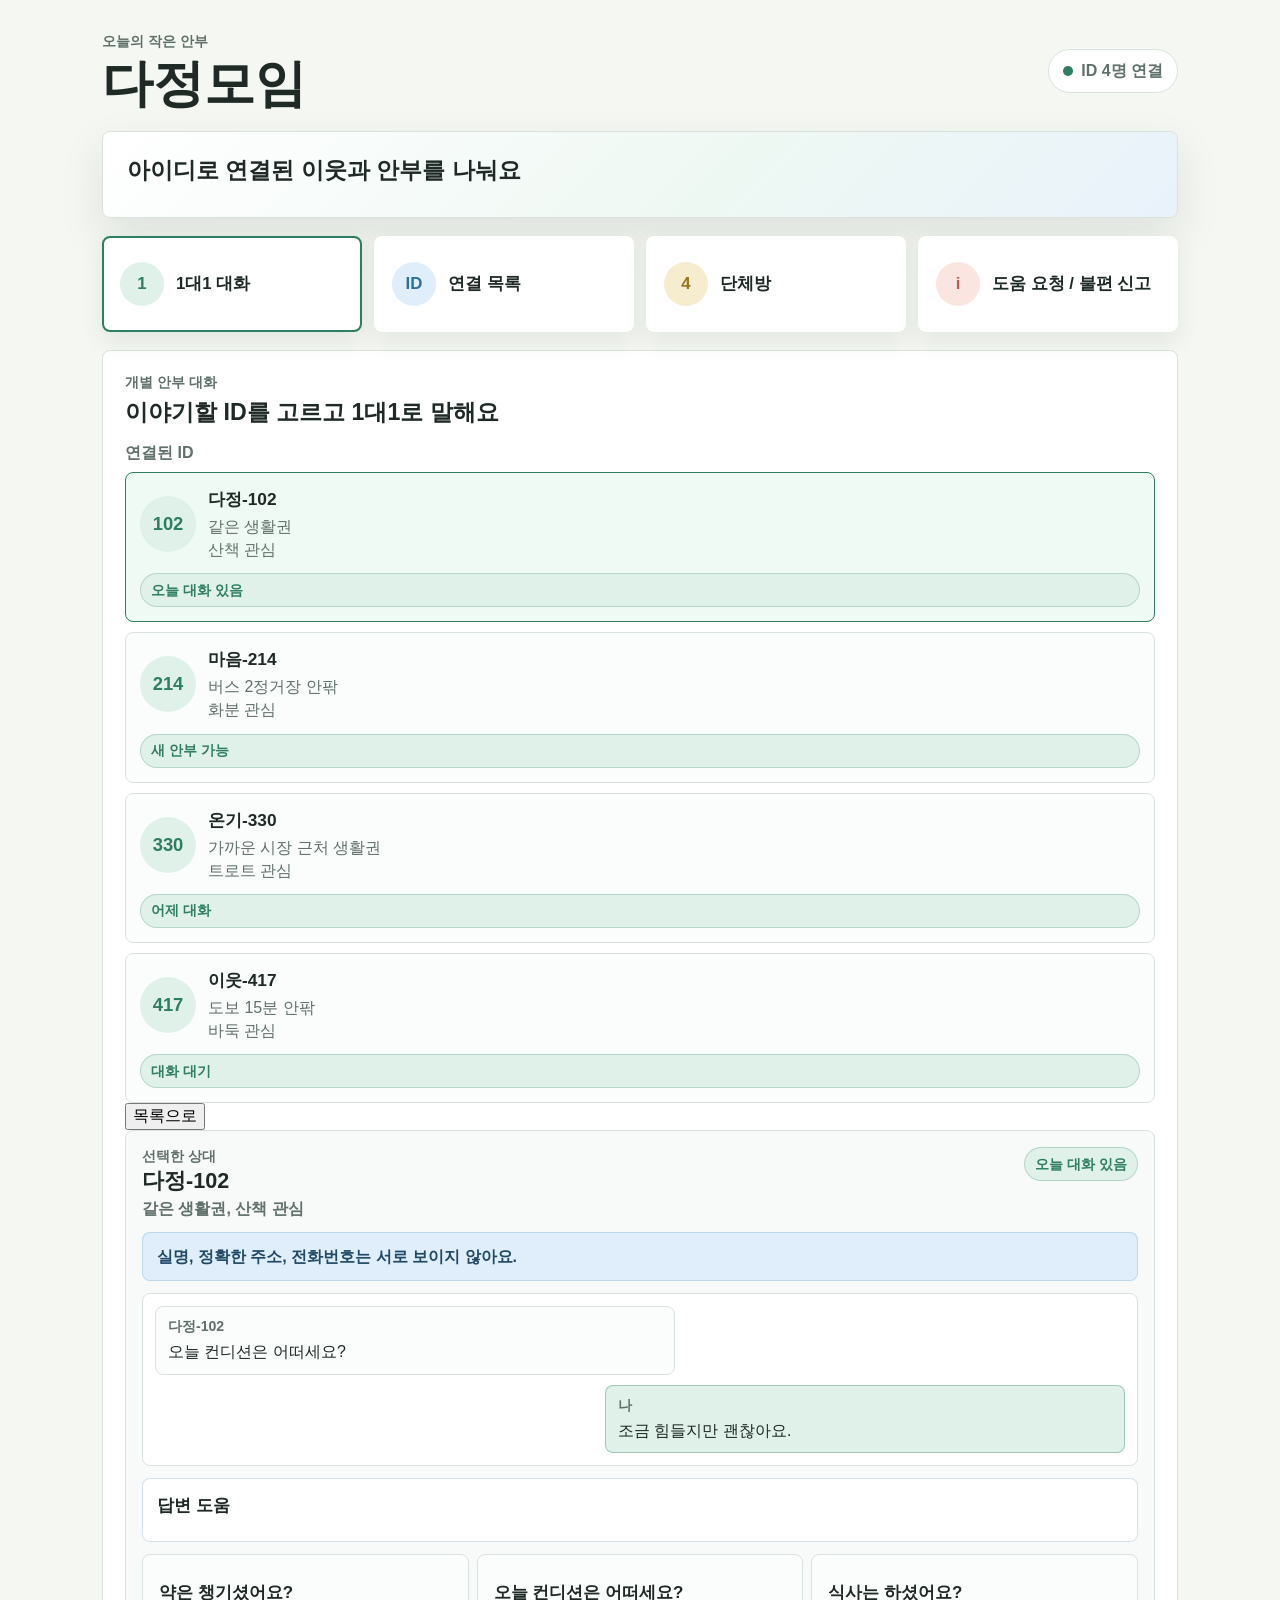
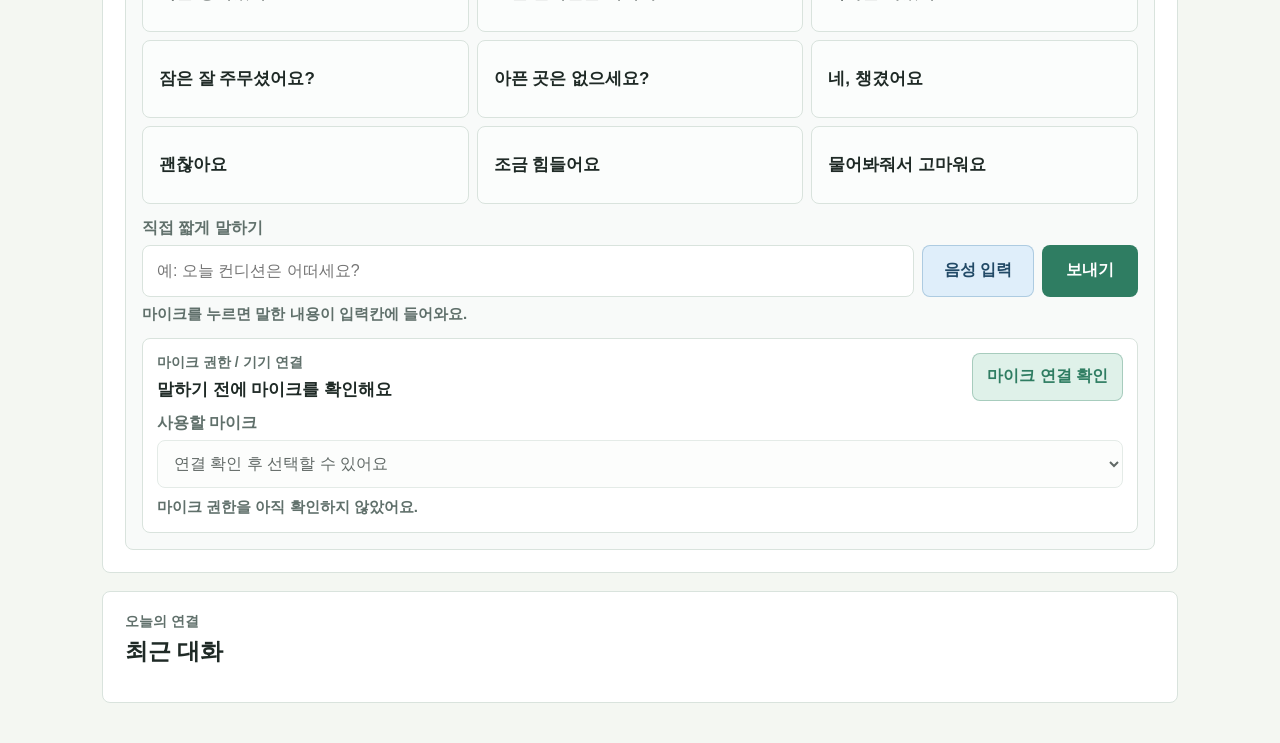
==== team-work/member-6/src/peer-checkin-platform/index.html @ 795bae1b "Update peer check-in platform prototype" ====
<!doctype html>
<html lang="ko">
  <head>
    <meta charset="utf-8" />
    <meta name="viewport" content="width=device-width, initial-scale=1, viewport-fit=cover" />
    <title>다정모임</title>
    <link rel="stylesheet" href="./styles.css" />
  </head>
  <body>
    <div class="app-shell">
      <header class="topbar">
        <div>
          <p class="eyebrow">오늘의 작은 안부</p>
          <h1>다정모임</h1>
        </div>
        <div class="status-pill" aria-label="현재 연결 상태">
          <span class="status-dot"></span>
          ID 4명 연결
        </div>
      </header>

      <main>
        <section class="home-band" aria-labelledby="today-title">
          <div>
            <h2 id="today-title">아이디로 연결된 이웃과 안부를 나눠요</h2>
          </div>
        </section>

        <nav class="action-grid" aria-label="첫 화면 주요 행동">
          <button class="action-button action-direct is-active" type="button" data-view="direct">
            <span class="action-icon" aria-hidden="true">1</span>
            <span>1대1 대화</span>
          </button>
          <button class="action-button action-network" type="button" data-view="network">
            <span class="action-icon" aria-hidden="true">ID</span>
            <span>연결 목록</span>
          </button>
          <button class="action-button action-group" type="button" data-view="group">
            <span class="action-icon" aria-hidden="true">4</span>
            <span>단체방</span>
          </button>
          <button class="action-button action-help" type="button" data-view="help">
            <span class="action-icon" aria-hidden="true">i</span>
            <span>도움 요청 / 불편 신고</span>
          </button>
        </nav>

        <section class="workspace" aria-live="polite">
          <div class="panel view-panel is-visible" id="view-direct">
            <div class="panel-heading">
              <p class="eyebrow">개별 안부 대화</p>
              <h2>이야기할 ID를 고르고 1대1로 말해요</h2>
            </div>
            <div class="private-flow">
              <div class="direct-list-screen" id="direct-list-screen">
                <div class="section-label">연결된 ID</div>
                <div class="contact-list" id="contact-list"></div>
              </div>

              <div class="direct-chat-screen is-hidden" id="direct-chat-screen">
                <button class="back-button" id="private-chat-back" type="button">목록으로</button>
                <div class="private-chat" aria-labelledby="private-chat-title">
                  <div class="private-chat-header">
                    <div>
                      <p class="eyebrow">선택한 상대</p>
                      <h3 id="private-chat-title">다정-102</h3>
                      <p id="private-chat-meta">1대1 안부 대화</p>
                    </div>
                    <span class="id-badge" id="private-chat-status">오늘 대화 있음</span>
                  </div>
                  <div class="privacy-note" id="private-privacy-note">
                    실명, 정확한 주소, 전화번호는 서로 보이지 않아요.
                  </div>
                  <div class="chat-window" id="private-chat-window" role="log" aria-live="polite"></div>
                  <div class="ai-reply-panel" aria-labelledby="ai-reply-title">
                    <div class="ai-reply-header">
                      <h4 id="ai-reply-title">답변 도움</h4>
                    </div>
                    <div class="ai-reply-list" id="ai-reply-list" aria-label="답변 후보"></div>
                  </div>
                  <div class="chat-quick-actions" id="private-quick-actions" aria-label="1대1 대화 빠른 말"></div>
                  <label class="chat-input-label" for="private-chat-input">직접 짧게 말하기</label>
                  <div class="chat-compose">
                    <input id="private-chat-input" type="text" maxlength="40" placeholder="예: 오늘 컨디션은 어떠세요?" />
                    <button class="voice-button" id="voice-button" type="button" aria-pressed="false">음성 입력</button>
                    <button class="chat-send" id="private-chat-send" type="button">보내기</button>
                  </div>
                  <p class="voice-status" id="voice-status" role="status">마이크를 누르면 말한 내용이 입력칸에 들어와요.</p>
                  <div class="mic-settings" aria-labelledby="mic-settings-title">
                    <div class="mic-settings-header">
                      <div>
                        <p class="eyebrow">마이크 권한 / 기기 연결</p>
                        <h4 id="mic-settings-title">말하기 전에 마이크를 확인해요</h4>
                      </div>
                      <button class="mic-check" id="mic-check" type="button">마이크 연결 확인</button>
                    </div>
                    <label class="mic-select-label" for="mic-select">사용할 마이크</label>
                    <select id="mic-select" disabled>
                      <option value="">연결 확인 후 선택할 수 있어요</option>
                    </select>
                    <p class="mic-device-status" id="mic-device-status" role="status">마이크 권한을 아직 확인하지 않았어요.</p>
                  </div>
                </div>
              </div>
            </div>
          </div>

          <div class="panel view-panel" id="view-network">
            <div class="panel-heading">
              <p class="eyebrow">우리 연결 목록</p>
              <h2>아이디와 관심사만 간단히 보여요</h2>
            </div>
            <div class="network-list" id="network-list"></div>
            <div class="safety-line">이름, 정확한 주소, 전화번호, 자세한 건강 정보는 공개하지 않아요.</div>
          </div>

          <div class="panel view-panel" id="view-group">
            <div class="panel-heading">
              <p class="eyebrow">단체 대화방</p>
              <h2>모임 전체에는 아이디만 보이는 대화방</h2>
            </div>
            <div class="group-chat" aria-labelledby="group-chat-title">
              <div class="panel-heading chat-heading">
                <div>
                  <p class="eyebrow">4명 모임</p>
                  <h3 id="group-chat-title">우리 모임 단체방</h3>
                </div>
                <span class="id-badge">ID만 표시</span>
              </div>
              <div class="chat-window" id="group-chat-window" role="log" aria-live="polite"></div>
              <div class="ai-reply-panel" aria-labelledby="group-reply-title">
                <div class="ai-reply-header">
                  <h4 id="group-reply-title">답변 도움</h4>
                </div>
                <div class="ai-reply-list" id="group-reply-list" aria-label="단체방 답변 후보"></div>
              </div>
              <div class="chat-quick-actions" id="group-quick-actions" aria-label="단체 대화 빠른 말"></div>
              <label class="chat-input-label" for="group-chat-input">단체방에 짧게 말하기</label>
              <div class="group-compose">
                <input id="group-chat-input" type="text" maxlength="40" placeholder="예: 모두 좋은 하루 보내세요" />
                <button class="voice-button" id="group-voice-button" type="button" aria-pressed="false">음성 입력</button>
                <button class="chat-send" id="group-chat-send" type="button">보내기</button>
              </div>
              <p class="voice-status" id="group-voice-status" role="status">마이크를 누르면 말한 내용이 단체방 입력칸에 들어와요.</p>
            </div>
            <div class="safety-line">단체방에서도 실명과 자세한 신상은 공개하지 않아요.</div>
          </div>

          <div class="panel view-panel" id="view-help">
            <div class="panel-heading">
              <p class="eyebrow">도움 요청 / 불편 신고</p>
              <h2>불편하면 바로 멈출 수 있어요</h2>
            </div>
            <div class="choice-list" id="help-list"></div>
            <div class="result-box" id="help-result">필요한 항목을 하나 골라주세요.</div>
          </div>
        </section>

        <section class="activity-band" aria-labelledby="activity-title">
          <div class="panel-heading">
            <p class="eyebrow">오늘의 연결</p>
            <h2 id="activity-title">최근 대화</h2>
          </div>
          <ul class="activity-list" id="activity-list"></ul>
        </section>
      </main>
    </div>

    <script src="./app.js"></script>
  </body>
</html>
---- team-work/member-6/src/peer-checkin-platform/styles.css ----
:root {
  color-scheme: light;
  --bg: #f4f7f2;
  --surface: #ffffff;
  --text: #1f2a26;
  --muted: #60706b;
  --line: #d9e3dd;
  --green: #2f7d62;
  --mint: #dff1e9;
  --blue: #2e6f9e;
  --blue-soft: #dfeefa;
  --coral: #b85d4f;
  --coral-soft: #fae5e0;
  --yellow: #9a741f;
  --yellow-soft: #f6edcf;
  --shadow: 0 18px 45px rgba(31, 42, 38, 0.1);
}

* {
  box-sizing: border-box;
}

body {
  margin: 0;
  min-height: 100vh;
  background: var(--bg);
  color: var(--text);
  font-family: Arial, "Apple SD Gothic Neo", "Malgun Gothic", sans-serif;
}

button {
  font: inherit;
}

.app-shell {
  width: min(1120px, 100%);
  margin: 0 auto;
  padding: 22px;
}

.topbar {
  display: flex;
  align-items: center;
  justify-content: space-between;
  gap: 16px;
  padding: 10px 0 20px;
}

.eyebrow {
  margin: 0 0 6px;
  color: var(--muted);
  font-size: 0.88rem;
  font-weight: 700;
}

h1,
h2,
p {
  margin-top: 0;
}

h1 {
  margin-bottom: 0;
  font-size: clamp(2rem, 5vw, 3.2rem);
  line-height: 1.05;
  letter-spacing: 0;
}

h2 {
  margin-bottom: 8px;
  font-size: 1.45rem;
  line-height: 1.25;
  letter-spacing: 0;
}

.status-pill {
  display: inline-flex;
  align-items: center;
  gap: 8px;
  min-height: 44px;
  padding: 0 14px;
  border: 1px solid var(--line);
  border-radius: 999px;
  background: var(--surface);
  color: var(--muted);
  font-weight: 700;
  white-space: nowrap;
}

.status-dot {
  width: 10px;
  height: 10px;
  border-radius: 50%;
  background: var(--green);
}

.home-band,
.activity-band,
.workspace {
  margin-bottom: 18px;
}

.home-band {
  display: grid;
  grid-template-columns: minmax(0, 1fr) minmax(260px, 360px);
  align-items: stretch;
  gap: 18px;
  padding: 24px;
  border: 1px solid var(--line);
  border-radius: 8px;
  background: linear-gradient(135deg, #ffffff 0%, #eef8f3 58%, #e9f2fb 100%);
  box-shadow: var(--shadow);
}

.home-band p {
  margin-bottom: 0;
  color: var(--muted);
  font-size: 1.05rem;
}

.today-summary {
  display: grid;
  gap: 8px;
  align-content: center;
  min-height: 104px;
  padding: 18px;
  border: 1px solid rgba(47, 125, 98, 0.22);
  border-radius: 8px;
  background: rgba(255, 255, 255, 0.76);
}

.today-summary span {
  color: var(--muted);
}

.action-grid {
  display: grid;
  grid-template-columns: repeat(4, minmax(0, 1fr));
  gap: 12px;
  margin-bottom: 18px;
}

.action-button {
  display: grid;
  grid-template-columns: 44px minmax(0, 1fr);
  align-items: center;
  min-height: 96px;
  gap: 12px;
  padding: 16px;
  border: 2px solid transparent;
  border-radius: 8px;
  background: var(--surface);
  color: var(--text);
  box-shadow: 0 10px 24px rgba(31, 42, 38, 0.08);
  cursor: pointer;
  text-align: left;
  font-size: 1.05rem;
  font-weight: 800;
}

.action-button:focus-visible,
.choice-button:focus-visible,
.contact-card:focus-visible,
.network-action:focus-visible,
.ai-reply-button:focus-visible,
.chat-send:focus-visible,
.voice-button:focus-visible,
.mic-check:focus-visible {
  outline: 4px solid rgba(46, 111, 158, 0.25);
  outline-offset: 3px;
}

.action-button.is-active {
  border-color: var(--green);
}

.action-icon {
  display: inline-grid;
  place-items: center;
  width: 44px;
  height: 44px;
  border-radius: 50%;
  font-weight: 900;
}

.action-ask .action-icon,
.action-direct .action-icon {
  background: var(--mint);
  color: var(--green);
}

.action-answer .action-icon,
.action-network .action-icon {
  background: var(--blue-soft);
  color: var(--blue);
}

.action-group .action-icon {
  background: var(--yellow-soft);
  color: var(--yellow);
}

.action-help .action-icon {
  background: var(--coral-soft);
  color: var(--coral);
}

.workspace {
  min-height: 390px;
}

.panel {
  border: 1px solid var(--line);
  border-radius: 8px;
  background: var(--surface);
}

.view-panel {
  display: none;
  padding: 22px;
}

.view-panel.is-visible {
  display: block;
}

.panel-heading {
  margin-bottom: 16px;
}

.choice-list {
  display: grid;
  grid-template-columns: repeat(2, minmax(0, 1fr));
  gap: 12px;
}

.choice-button {
  min-height: 78px;
  padding: 14px 16px;
  border: 1px solid var(--line);
  border-radius: 8px;
  background: #fbfdfc;
  color: var(--text);
  cursor: pointer;
  text-align: left;
  font-size: 1.06rem;
  font-weight: 800;
}

.choice-button:hover {
  border-color: var(--green);
  background: #f0faf5;
}

.result-box {
  margin-top: 16px;
  min-height: 64px;
  padding: 16px;
  border: 1px solid var(--line);
  border-radius: 8px;
  background: #f8faf9;
  color: var(--muted);
  font-weight: 700;
}

.section-label {
  margin-bottom: 8px;
  color: var(--muted);
  font-weight: 900;
}

.private-layout {
  display: grid;
  grid-template-columns: minmax(240px, 330px) minmax(0, 1fr);
  gap: 14px;
  align-items: start;
}

.contact-list,
.network-list {
  display: grid;
  gap: 10px;
}

.contact-card {
  display: grid;
  grid-template-columns: 56px minmax(0, 1fr);
  gap: 12px;
  align-items: center;
  min-height: 112px;
  width: 100%;
  padding: 14px;
  border: 1px solid var(--line);
  border-radius: 8px;
  background: #fbfdfc;
  color: var(--text);
  cursor: pointer;
  text-align: left;
}

.contact-card.is-active {
  border-color: var(--green);
  background: #f0faf5;
}

.contact-card .id-badge {
  grid-column: 1 / -1;
}

.contact-id {
  display: block;
  margin-bottom: 4px;
  font-size: 1.08rem;
  font-weight: 900;
}

.contact-meta {
  display: block;
  color: var(--muted);
  line-height: 1.45;
}

.private-chat {
  padding: 16px;
  border: 1px solid var(--line);
  border-radius: 8px;
  background: #f8faf9;
}

.private-chat-header {
  display: flex;
  align-items: flex-start;
  justify-content: space-between;
  gap: 12px;
  margin-bottom: 12px;
}

.private-chat-header h3 {
  margin: 0 0 4px;
  font-size: 1.35rem;
  letter-spacing: 0;
}

.private-chat-header p {
  margin-bottom: 0;
  color: var(--muted);
  font-weight: 700;
}

.id-badge {
  display: inline-flex;
  align-items: center;
  min-height: 34px;
  padding: 0 10px;
  border: 1px solid rgba(47, 125, 98, 0.24);
  border-radius: 999px;
  background: var(--mint);
  color: var(--green);
  font-size: 0.88rem;
  font-weight: 900;
  white-space: nowrap;
}

.privacy-note {
  margin-bottom: 12px;
  padding: 12px 14px;
  border: 1px solid rgba(46, 111, 158, 0.18);
  border-radius: 8px;
  background: var(--blue-soft);
  color: #214966;
  font-weight: 800;
  line-height: 1.45;
}

.ai-reply-panel {
  margin-top: 12px;
  padding: 14px;
  border: 1px solid rgba(46, 111, 158, 0.2);
  border-radius: 8px;
  background: #ffffff;
}

.ai-reply-header {
  display: flex;
  align-items: flex-start;
  justify-content: space-between;
  gap: 12px;
  margin-bottom: 10px;
}

.ai-reply-header h4 {
  margin: 0;
  font-size: 1.08rem;
  letter-spacing: 0;
}

.ai-question {
  margin-bottom: 10px;
  color: var(--text);
  font-weight: 900;
  line-height: 1.45;
}

.ai-reply-list {
  display: grid;
  grid-template-columns: repeat(3, minmax(0, 1fr));
  gap: 8px;
}

.ai-reply-button {
  min-height: 64px;
  padding: 12px;
  border: 1px solid rgba(47, 125, 98, 0.28);
  border-radius: 8px;
  background: var(--mint);
  color: var(--green);
  cursor: pointer;
  text-align: left;
  font-weight: 900;
}

.ai-reply-button:hover {
  border-color: var(--green);
  background: #eef9f3;
}

.ai-reply-note {
  margin: 10px 0 0;
  color: var(--muted);
  font-size: 0.94rem;
  font-weight: 700;
  line-height: 1.45;
}

.network-list {
  grid-template-columns: repeat(2, minmax(0, 1fr));
}

.network-card {
  display: grid;
  grid-template-columns: 56px minmax(0, 1fr);
  gap: 12px;
  align-items: start;
  min-height: 160px;
  padding: 14px;
  border: 1px solid var(--line);
  border-radius: 8px;
  background: #fbfdfc;
}

.network-card p {
  margin: 8px 0 0;
  color: var(--muted);
  line-height: 1.45;
}

.network-action {
  grid-column: 1 / -1;
  min-height: 48px;
  border: 1px solid rgba(47, 125, 98, 0.32);
  border-radius: 8px;
  background: var(--mint);
  color: var(--green);
  cursor: pointer;
  font-weight: 900;
}

.member-list {
  display: grid;
  grid-template-columns: repeat(2, minmax(0, 1fr));
  gap: 12px;
}

.member-card {
  display: grid;
  grid-template-columns: 56px minmax(0, 1fr);
  align-items: center;
  gap: 12px;
  min-height: 108px;
  padding: 14px;
  border: 1px solid var(--line);
  border-radius: 8px;
  background: #fbfdfc;
}

.avatar {
  display: grid;
  place-items: center;
  width: 56px;
  height: 56px;
  border-radius: 50%;
  background: var(--mint);
  color: var(--green);
  font-size: 1.15rem;
  font-weight: 900;
}

.member-card:nth-child(2) .avatar {
  background: var(--blue-soft);
  color: var(--blue);
}

.member-card:nth-child(3) .avatar {
  background: var(--yellow-soft);
  color: var(--yellow);
}

.member-card:nth-child(4) .avatar {
  background: var(--coral-soft);
  color: var(--coral);
}

.member-name {
  display: block;
  margin-bottom: 4px;
  font-size: 1.05rem;
  font-weight: 900;
}

.member-meta {
  color: var(--muted);
  line-height: 1.45;
}

.safety-line {
  margin-top: 16px;
  padding: 14px 16px;
  border-radius: 8px;
  background: var(--blue-soft);
  color: #214966;
  font-weight: 800;
}

.group-chat {
  margin-top: 16px;
  padding: 16px;
  border: 1px solid var(--line);
  border-radius: 8px;
  background: #f8faf9;
}

.chat-heading {
  display: flex;
  align-items: end;
  justify-content: space-between;
  gap: 12px;
}

.chat-heading h3 {
  margin: 0;
  font-size: 1.18rem;
  letter-spacing: 0;
}

.chat-window {
  display: grid;
  gap: 10px;
  max-height: 250px;
  overflow: auto;
  padding: 12px;
  border: 1px solid var(--line);
  border-radius: 8px;
  background: var(--surface);
}

.chat-message {
  width: min(82%, 520px);
  padding: 10px 12px;
  border: 1px solid var(--line);
  border-radius: 8px;
  background: #fbfdfc;
}

.chat-message.mine {
  justify-self: end;
  border-color: rgba(47, 125, 98, 0.35);
  background: var(--mint);
}

.chat-author {
  display: block;
  margin-bottom: 4px;
  color: var(--muted);
  font-size: 0.88rem;
  font-weight: 800;
}

.chat-text {
  margin: 0;
  line-height: 1.45;
}

.chat-quick-actions {
  display: grid;
  grid-template-columns: repeat(3, minmax(0, 1fr));
  gap: 8px;
  margin-top: 12px;
}

.chat-input-label {
  display: block;
  margin-top: 14px;
  margin-bottom: 6px;
  color: var(--muted);
  font-weight: 800;
}

.chat-compose {
  display: grid;
  grid-template-columns: minmax(0, 1fr) 112px 96px;
  gap: 8px;
}

.chat-compose input,
.group-compose input {
  min-height: 52px;
  width: 100%;
  padding: 0 14px;
  border: 1px solid var(--line);
  border-radius: 8px;
  color: var(--text);
  font: inherit;
}

.group-compose {
  display: grid;
  grid-template-columns: minmax(0, 1fr) 96px;
  gap: 8px;
}

.chat-send,
.voice-button {
  min-height: 52px;
  border: 0;
  border-radius: 8px;
  cursor: pointer;
  font-weight: 900;
}

.chat-send {
  background: var(--green);
  color: #ffffff;
}

.voice-button {
  border: 1px solid rgba(46, 111, 158, 0.28);
  background: var(--blue-soft);
  color: #214966;
}

.voice-button.is-listening {
  border-color: rgba(184, 93, 79, 0.45);
  background: var(--coral-soft);
  color: var(--coral);
}

.voice-button:disabled {
  cursor: not-allowed;
  opacity: 0.58;
}

.voice-status {
  margin: 8px 0 0;
  color: var(--muted);
  font-size: 0.94rem;
  font-weight: 700;
}

.mic-settings {
  margin-top: 14px;
  padding: 14px;
  border: 1px solid var(--line);
  border-radius: 8px;
  background: #ffffff;
}

.mic-settings-header {
  display: flex;
  align-items: center;
  justify-content: space-between;
  gap: 12px;
}

.mic-settings h4 {
  margin: 0;
  font-size: 1.05rem;
  letter-spacing: 0;
}

.mic-check {
  min-height: 48px;
  padding: 0 14px;
  border: 1px solid rgba(47, 125, 98, 0.32);
  border-radius: 8px;
  background: var(--mint);
  color: var(--green);
  cursor: pointer;
  font-weight: 900;
  white-space: nowrap;
}

.mic-check:disabled {
  cursor: wait;
  opacity: 0.7;
}

.mic-select-label {
  display: block;
  margin-top: 12px;
  margin-bottom: 6px;
  color: var(--muted);
  font-weight: 800;
}

#mic-select {
  min-height: 48px;
  width: 100%;
  padding: 0 12px;
  border: 1px solid var(--line);
  border-radius: 8px;
  background: #fbfdfc;
  color: var(--text);
  font: inherit;
}

.mic-device-status {
  margin: 8px 0 0;
  color: var(--muted);
  font-size: 0.94rem;
  font-weight: 700;
  line-height: 1.45;
}

.activity-band {
  padding: 20px 22px;
  border: 1px solid var(--line);
  border-radius: 8px;
  background: var(--surface);
}

.activity-list {
  display: grid;
  gap: 10px;
  padding: 0;
  margin: 0;
  list-style: none;
}

.activity-item {
  display: flex;
  align-items: center;
  justify-content: space-between;
  gap: 12px;
  padding: 12px 0;
  border-top: 1px solid var(--line);
}

.activity-item:first-child {
  border-top: 0;
}

.activity-item strong {
  display: block;
  margin-bottom: 4px;
}

.activity-item span {
  color: var(--muted);
}

.activity-time {
  color: var(--muted);
  font-weight: 700;
  white-space: nowrap;
}

@media (max-width: 820px) {
  .app-shell {
    padding: 14px;
  }

  .topbar,
  .home-band {
    grid-template-columns: 1fr;
  }

  .topbar {
    align-items: flex-start;
  }

  .action-grid,
  .choice-list,
  .chat-quick-actions,
  .ai-reply-list,
  .member-list,
  .private-layout,
  .network-list {
    grid-template-columns: 1fr;
  }

  .chat-compose,
  .group-compose {
    grid-template-columns: 1fr;
  }

  .mic-settings-header,
  .private-chat-header,
  .ai-reply-header {
    align-items: stretch;
    flex-direction: column;
  }

  .chat-message {
    width: 100%;
  }

  .action-button {
    min-height: 86px;
  }

  .activity-item {
    align-items: flex-start;
    flex-direction: column;
  }
}

@media (max-width: 420px) {
  h1 {
    font-size: 2rem;
  }

  h2 {
    font-size: 1.25rem;
  }

  .action-button {
    grid-template-columns: 40px minmax(0, 1fr);
    min-height: 82px;
    padding: 14px;
  }

  .action-icon {
    width: 40px;
    height: 40px;
  }
}
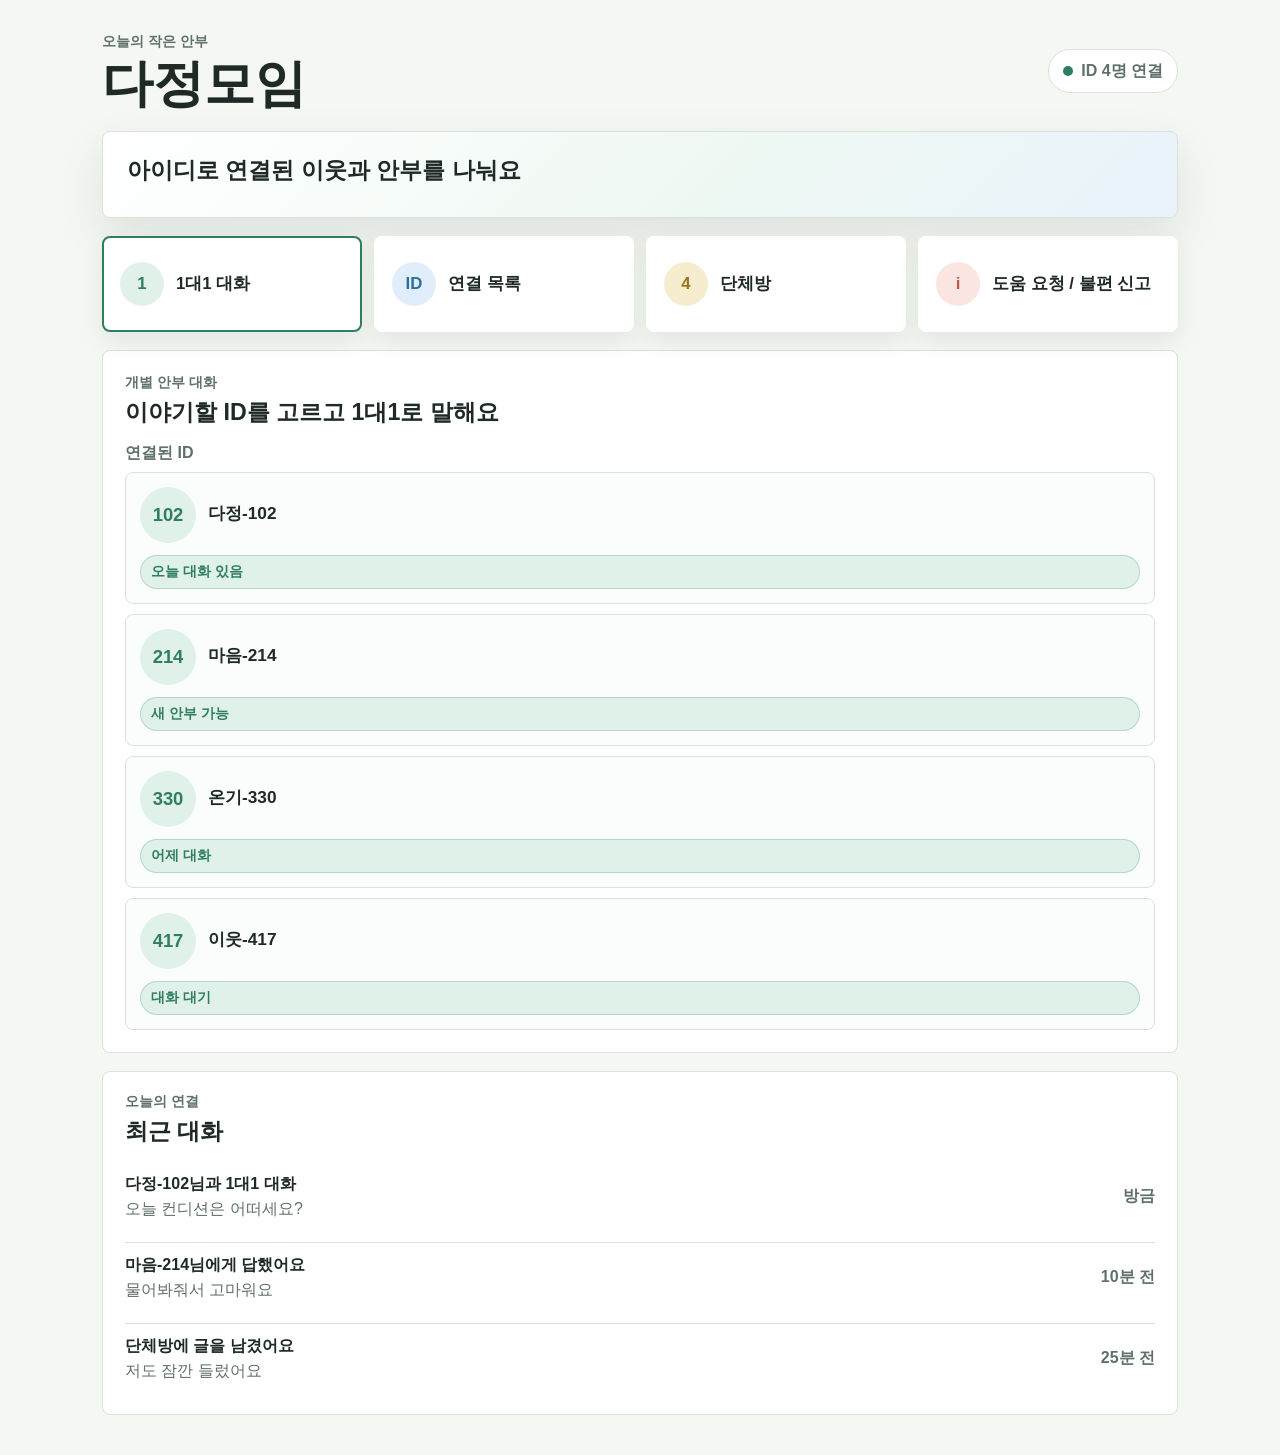
==== commit 2a8faa48: "Update peer check-in platform prototype" ====
--- a/team-work/member-6/src/peer-checkin-platform/index.html
+++ b/team-work/member-6/src/peer-checkin-platform/index.html
@@ -151,8 +151,19 @@
               <p class="eyebrow">도움 요청 / 불편 신고</p>
               <h2>불편하면 바로 멈출 수 있어요</h2>
             </div>
-            <div class="choice-list" id="help-list"></div>
-            <div class="result-box" id="help-result">필요한 항목을 하나 골라주세요.</div>
+            <div class="help-flow">
+              <div class="help-list-screen" id="help-list-screen">
+                <div class="choice-list" id="help-list"></div>
+              </div>
+              <div class="help-detail-screen is-hidden" id="help-detail-screen">
+                <button class="back-button" id="help-detail-back" type="button">목록으로</button>
+                <div class="panel-heading">
+                  <p class="eyebrow">선택한 도움</p>
+                  <h3 id="help-detail-title">도움 요청</h3>
+                </div>
+                <div class="help-action-list" id="help-action-list"></div>
+              </div>
+            </div>
           </div>
         </section>
 
--- a/team-work/member-6/src/peer-checkin-platform/styles.css
+++ b/team-work/member-6/src/peer-checkin-platform/styles.css
@@ -14,28 +14,62 @@
   --yellow: #9a741f;
   --yellow-soft: #f6edcf;
   --shadow: 0 18px 45px rgba(31, 42, 38, 0.1);
+  --bottom-nav-height: 86px;
 }
 
 * {
   box-sizing: border-box;
 }
 
+html {
+  width: 100%;
+  overflow-x: hidden;
+  -webkit-text-size-adjust: 100%;
+}
+
 body {
   margin: 0;
+  width: 100%;
   min-height: 100vh;
+  overflow-x: hidden;
   background: var(--bg);
   color: var(--text);
   font-family: Arial, "Apple SD Gothic Neo", "Malgun Gothic", sans-serif;
 }
 
 button {
+  max-width: 100%;
   font: inherit;
+  touch-action: manipulation;
+  -webkit-tap-highlight-color: transparent;
+}
+
+input,
+select {
+  max-width: 100%;
+  font-size: 16px;
+}
+
+h1,
+h2,
+h3,
+h4,
+p,
+span,
+button,
+input,
+select {
+  overflow-wrap: anywhere;
 }
 
 .app-shell {
   width: min(1120px, 100%);
   margin: 0 auto;
   padding: 22px;
+}
+
+main {
+  min-width: 0;
 }
 
 .topbar {
@@ -102,7 +136,7 @@
 
 .home-band {
   display: grid;
-  grid-template-columns: minmax(0, 1fr) minmax(260px, 360px);
+  grid-template-columns: 1fr;
   align-items: stretch;
   gap: 18px;
   padding: 24px;
@@ -110,27 +144,6 @@
   border-radius: 8px;
   background: linear-gradient(135deg, #ffffff 0%, #eef8f3 58%, #e9f2fb 100%);
   box-shadow: var(--shadow);
-}
-
-.home-band p {
-  margin-bottom: 0;
-  color: var(--muted);
-  font-size: 1.05rem;
-}
-
-.today-summary {
-  display: grid;
-  gap: 8px;
-  align-content: center;
-  min-height: 104px;
-  padding: 18px;
-  border: 1px solid rgba(47, 125, 98, 0.22);
-  border-radius: 8px;
-  background: rgba(255, 255, 255, 0.76);
-}
-
-.today-summary span {
-  color: var(--muted);
 }
 
 .action-grid {
@@ -165,7 +178,8 @@
 .ai-reply-button:focus-visible,
 .chat-send:focus-visible,
 .voice-button:focus-visible,
-.mic-check:focus-visible {
+.mic-check:focus-visible,
+.back-button:focus-visible {
   outline: 4px solid rgba(46, 111, 158, 0.25);
   outline-offset: 3px;
 }
@@ -269,11 +283,29 @@
   font-weight: 900;
 }
 
-.private-layout {
-  display: grid;
-  grid-template-columns: minmax(240px, 330px) minmax(0, 1fr);
+.private-layout,
+.private-flow {
+  display: grid;
+  grid-template-columns: 1fr;
   gap: 14px;
   align-items: start;
+}
+
+.direct-list-screen.is-hidden,
+.direct-chat-screen.is-hidden {
+  display: none;
+}
+
+.back-button {
+  min-height: 48px;
+  margin-bottom: 12px;
+  padding: 0 14px;
+  border: 1px solid rgba(47, 125, 98, 0.32);
+  border-radius: 8px;
+  background: var(--mint);
+  color: var(--green);
+  cursor: pointer;
+  font-weight: 900;
 }
 
 .contact-list,
@@ -321,6 +353,7 @@
 }
 
 .private-chat {
+  min-width: 0;
   padding: 16px;
   border: 1px solid var(--line);
   border-radius: 8px;
@@ -394,13 +427,6 @@
   letter-spacing: 0;
 }
 
-.ai-question {
-  margin-bottom: 10px;
-  color: var(--text);
-  font-weight: 900;
-  line-height: 1.45;
-}
-
 .ai-reply-list {
   display: grid;
   grid-template-columns: repeat(3, minmax(0, 1fr));
@@ -422,14 +448,6 @@
 .ai-reply-button:hover {
   border-color: var(--green);
   background: #eef9f3;
-}
-
-.ai-reply-note {
-  margin: 10px 0 0;
-  color: var(--muted);
-  font-size: 0.94rem;
-  font-weight: 700;
-  line-height: 1.45;
 }
 
 .network-list {
@@ -556,6 +574,7 @@
   display: grid;
   gap: 10px;
   max-height: 250px;
+  min-width: 0;
   overflow: auto;
   padding: 12px;
   border: 1px solid var(--line);
@@ -565,6 +584,7 @@
 
 .chat-message {
   width: min(82%, 520px);
+  min-width: 0;
   padding: 10px 12px;
   border: 1px solid var(--line);
   border-radius: 8px;
@@ -624,7 +644,7 @@
 
 .group-compose {
   display: grid;
-  grid-template-columns: minmax(0, 1fr) 96px;
+  grid-template-columns: minmax(0, 1fr) 112px 96px;
   gap: 8px;
 }
 
@@ -775,32 +795,211 @@
 }
 
 @media (max-width: 820px) {
+  :root {
+    --bottom-nav-height: 78px;
+  }
+
+  body {
+    background: #eef5f1;
+  }
+
   .app-shell {
-    padding: 14px;
-  }
-
-  .topbar,
+    width: 100%;
+    max-width: 480px;
+    min-height: 100vh;
+    padding: 10px 10px calc(var(--bottom-nav-height) + 18px);
+    overflow-x: hidden;
+  }
+
+  .topbar {
+    position: sticky;
+    top: 0;
+    z-index: 20;
+    align-items: center;
+    padding: 10px 0 12px;
+    background: rgba(238, 245, 241, 0.94);
+    backdrop-filter: blur(12px);
+  }
+
+  .topbar > div:first-child {
+    min-width: 0;
+  }
+
+  .topbar .eyebrow {
+    margin-bottom: 3px;
+    font-size: 0.78rem;
+  }
+
+  h1 {
+    font-size: 1.72rem;
+  }
+
+  .status-pill {
+    flex: 0 0 auto;
+    min-height: 36px;
+    padding: 0 10px;
+    font-size: 0.86rem;
+  }
+
   .home-band {
     grid-template-columns: 1fr;
-  }
-
-  .topbar {
-    align-items: flex-start;
-  }
-
-  .action-grid,
+    gap: 10px;
+    padding: 14px;
+    border-radius: 8px;
+    box-shadow: 0 10px 26px rgba(31, 42, 38, 0.08);
+  }
+
+  .home-band h2 {
+    font-size: 1.2rem;
+  }
+
+  .action-grid {
+    position: fixed;
+    right: 0;
+    bottom: 0;
+    left: 0;
+    z-index: 40;
+    grid-template-columns: repeat(4, minmax(0, 1fr));
+    gap: 4px;
+    max-width: 480px;
+    min-height: var(--bottom-nav-height);
+    margin: 0 auto;
+    padding: 7px 8px calc(7px + env(safe-area-inset-bottom));
+    border-top: 1px solid var(--line);
+    background: rgba(255, 255, 255, 0.96);
+    box-shadow: 0 -12px 28px rgba(31, 42, 38, 0.12);
+    backdrop-filter: blur(14px);
+  }
+
   .choice-list,
   .chat-quick-actions,
   .ai-reply-list,
   .member-list,
   .private-layout,
+  .private-flow,
   .network-list {
     grid-template-columns: 1fr;
+  }
+
+  .action-button {
+    grid-template-columns: 1fr;
+    justify-items: center;
+    gap: 3px;
+    min-height: 62px;
+    padding: 7px 3px;
+    border-width: 0;
+    box-shadow: none;
+    text-align: center;
+    font-size: 0.76rem;
+    line-height: 1.2;
+  }
+
+  .action-button.is-active {
+    background: #edf8f2;
+    color: var(--green);
+  }
+
+  .action-icon {
+    width: 30px;
+    height: 30px;
+    font-size: 0.84rem;
+  }
+
+  .workspace {
+    min-height: auto;
+  }
+
+  .panel {
+    border-radius: 8px;
+  }
+
+  .view-panel {
+    padding: 14px;
+  }
+
+  .panel-heading {
+    margin-bottom: 12px;
+  }
+
+  .panel-heading h2 {
+    font-size: 1.12rem;
+  }
+
+  .section-label {
+    margin-bottom: 10px;
+  }
+
+  .contact-list {
+    display: grid;
+    grid-template-columns: repeat(2, minmax(0, 1fr));
+    gap: 10px;
+    margin: 0 0 14px;
+    padding: 0;
+    overflow: visible;
+  }
+
+  .contact-card {
+    grid-template-columns: 44px minmax(0, 1fr);
+    min-height: 92px;
+    padding: 12px;
+  }
+
+  .private-chat,
+  .group-chat {
+    padding: 12px;
+  }
+
+  .private-chat-header h3 {
+    font-size: 1.15rem;
+  }
+
+  .chat-window {
+    max-height: min(34vh, 290px);
+    min-height: clamp(150px, 28vh, 240px);
+    padding: 10px;
+  }
+
+  .chat-message {
+    width: min(92%, 360px);
+    padding: 11px 12px;
+  }
+
+  .chat-message.mine {
+    width: min(88%, 340px);
+  }
+
+  .ai-reply-panel {
+    padding: 12px;
+  }
+
+  .ai-reply-button,
+  .choice-button {
+    min-height: 56px;
+    padding: 12px 14px;
+    font-size: 0.98rem;
   }
 
   .chat-compose,
   .group-compose {
     grid-template-columns: 1fr;
+    position: static;
+    padding: 10px;
+    margin: 0 -10px;
+    border: 1px solid var(--line);
+    border-radius: 8px;
+    background: rgba(255, 255, 255, 0.96);
+    box-shadow: 0 10px 24px rgba(31, 42, 38, 0.12);
+    backdrop-filter: blur(12px);
+  }
+
+  .chat-compose,
+  .group-compose {
+    grid-template-columns: 1fr 1fr;
+  }
+
+  .chat-compose input,
+  .group-compose input {
+    grid-column: 1 / -1;
   }
 
   .mic-settings-header,
@@ -810,12 +1009,16 @@
     flex-direction: column;
   }
 
-  .chat-message {
+  .chat-compose input,
+  .group-compose input,
+  .chat-send,
+  .voice-button {
+    min-height: 52px;
+  }
+
+  .mic-check {
     width: 100%;
-  }
-
-  .action-button {
-    min-height: 86px;
+    min-height: 54px;
   }
 
   .activity-item {
@@ -826,21 +1029,56 @@
 
 @media (max-width: 420px) {
   h1 {
-    font-size: 2rem;
+    font-size: 1.48rem;
   }
 
   h2 {
-    font-size: 1.25rem;
+    font-size: 1.18rem;
   }
 
   .action-button {
-    grid-template-columns: 40px minmax(0, 1fr);
-    min-height: 82px;
-    padding: 14px;
+    min-height: 60px;
+    padding: 6px 2px;
+    font-size: 0.68rem;
   }
 
   .action-icon {
-    width: 40px;
-    height: 40px;
-  }
-}
+    width: 28px;
+    height: 28px;
+  }
+
+  .view-panel,
+  .activity-band {
+    padding: 12px;
+  }
+
+  .contact-list {
+    grid-template-columns: 1fr;
+  }
+
+  .contact-card {
+    min-height: 86px;
+  }
+}
+
+@media (max-width: 820px) and (max-height: 740px) {
+  .app-shell {
+    padding-top: 8px;
+  }
+
+  .topbar {
+    padding: 6px 0 8px;
+  }
+
+  .home-band {
+    padding: 12px;
+  }
+
+  .privacy-note,
+  .voice-status,
+  .mic-device-status,
+  .chat-window {
+    max-height: min(30vh, 230px);
+    min-height: 130px;
+  }
+}
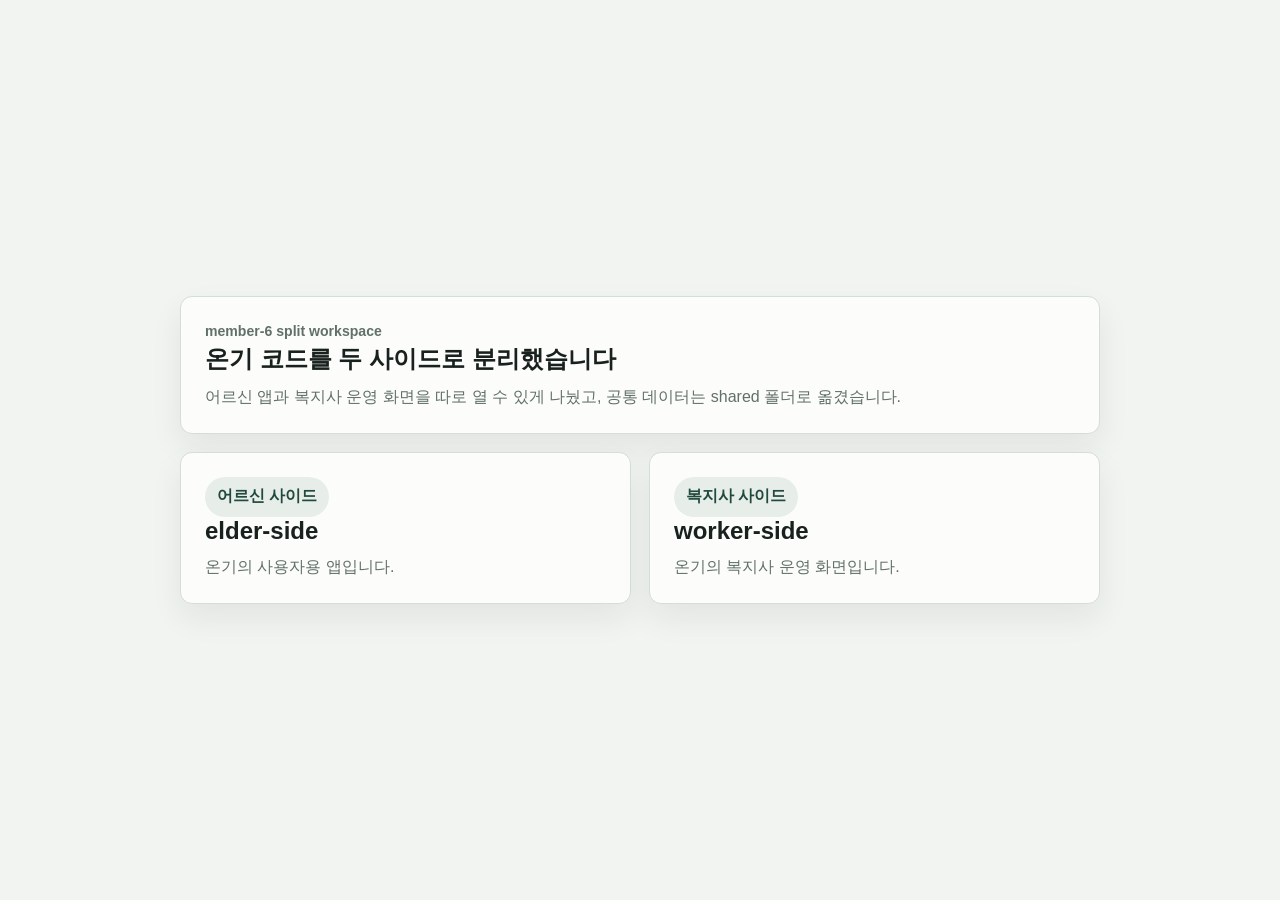
==== commit 5d8c1611: "Refine OnGi design for worker side" ====
--- a/team-work/member-6/src/peer-checkin-platform/index.html
+++ b/team-work/member-6/src/peer-checkin-platform/index.html
@@ -2,181 +2,121 @@
 <html lang="ko">
   <head>
     <meta charset="utf-8" />
-    <meta name="viewport" content="width=device-width, initial-scale=1, viewport-fit=cover" />
-    <title>다정모임</title>
-    <link rel="stylesheet" href="./styles.css" />
+    <meta name="viewport" content="width=device-width, initial-scale=1" />
+    <title>온기 분리 워크스페이스</title>
+    <style>
+      :root {
+        color-scheme: light;
+        --bg: #f1f4f0;
+        --surface: #fcfdfb;
+        --text: #18211d;
+        --muted: #617068;
+        --line: #d5ddd7;
+        --green: #22493d;
+        --green-soft: #e7eeea;
+        --shadow: 0 14px 32px rgba(24, 33, 29, 0.07);
+      }
+
+      * {
+        box-sizing: border-box;
+      }
+
+      body {
+        margin: 0;
+        min-height: 100vh;
+        display: grid;
+        place-items: center;
+        padding: 24px;
+        background: var(--bg);
+        color: var(--text);
+        font-family: Arial, "Apple SD Gothic Neo", "Malgun Gothic", sans-serif;
+      }
+
+      main {
+        width: min(920px, 100%);
+        display: grid;
+        gap: 18px;
+      }
+
+      .hero,
+      .card {
+        padding: 24px;
+        border: 1px solid var(--line);
+        border-radius: 12px;
+        background: var(--surface);
+        box-shadow: var(--shadow);
+      }
+
+      .hero p,
+      .card p {
+        margin: 0;
+        color: var(--muted);
+        line-height: 1.5;
+      }
+
+      .launcher {
+        display: grid;
+        grid-template-columns: repeat(2, minmax(0, 1fr));
+        gap: 18px;
+      }
+
+      a.card {
+        text-decoration: none;
+        color: inherit;
+      }
+
+      .eyebrow {
+        margin: 0 0 8px;
+        color: var(--muted);
+        font-size: 0.88rem;
+        font-weight: 700;
+      }
+
+      h1,
+      h2 {
+        margin: 0 0 10px;
+        letter-spacing: 0;
+      }
+
+      .pill {
+        display: inline-flex;
+        min-height: 40px;
+        align-items: center;
+        padding: 0 12px;
+        border-radius: 999px;
+        color: var(--green);
+        background: var(--green-soft);
+        font-weight: 700;
+      }
+
+      @media (max-width: 720px) {
+        .launcher {
+          grid-template-columns: 1fr;
+        }
+      }
+    </style>
   </head>
   <body>
-    <div class="app-shell">
-      <header class="topbar">
-        <div>
-          <p class="eyebrow">오늘의 작은 안부</p>
-          <h1>다정모임</h1>
-        </div>
-        <div class="status-pill" aria-label="현재 연결 상태">
-          <span class="status-dot"></span>
-          ID 4명 연결
-        </div>
-      </header>
+    <main>
+      <section class="hero">
+        <p class="eyebrow">member-6 split workspace</p>
+        <h1>온기 코드를 두 사이드로 분리했습니다</h1>
+        <p>어르신 앱과 복지사 운영 화면을 따로 열 수 있게 나눴고, 공통 데이터는 shared 폴더로 옮겼습니다.</p>
+      </section>
 
-      <main>
-        <section class="home-band" aria-labelledby="today-title">
-          <div>
-            <h2 id="today-title">아이디로 연결된 이웃과 안부를 나눠요</h2>
-          </div>
-        </section>
+      <section class="launcher" aria-label="분리된 앱 진입">
+        <a class="card" href="./elder-side/index.html">
+          <span class="pill">어르신 사이드</span>
+          <h2>elder-side</h2>
+          <p>온기의 사용자용 앱입니다.</p>
+        </a>
 
-        <nav class="action-grid" aria-label="첫 화면 주요 행동">
-          <button class="action-button action-direct is-active" type="button" data-view="direct">
-            <span class="action-icon" aria-hidden="true">1</span>
-            <span>1대1 대화</span>
-          </button>
-          <button class="action-button action-network" type="button" data-view="network">
-            <span class="action-icon" aria-hidden="true">ID</span>
-            <span>연결 목록</span>
-          </button>
-          <button class="action-button action-group" type="button" data-view="group">
-            <span class="action-icon" aria-hidden="true">4</span>
-            <span>단체방</span>
-          </button>
-          <button class="action-button action-help" type="button" data-view="help">
-            <span class="action-icon" aria-hidden="true">i</span>
-            <span>도움 요청 / 불편 신고</span>
-          </button>
-        </nav>
-
-        <section class="workspace" aria-live="polite">
-          <div class="panel view-panel is-visible" id="view-direct">
-            <div class="panel-heading">
-              <p class="eyebrow">개별 안부 대화</p>
-              <h2>이야기할 ID를 고르고 1대1로 말해요</h2>
-            </div>
-            <div class="private-flow">
-              <div class="direct-list-screen" id="direct-list-screen">
-                <div class="section-label">연결된 ID</div>
-                <div class="contact-list" id="contact-list"></div>
-              </div>
-
-              <div class="direct-chat-screen is-hidden" id="direct-chat-screen">
-                <button class="back-button" id="private-chat-back" type="button">목록으로</button>
-                <div class="private-chat" aria-labelledby="private-chat-title">
-                  <div class="private-chat-header">
-                    <div>
-                      <p class="eyebrow">선택한 상대</p>
-                      <h3 id="private-chat-title">다정-102</h3>
-                      <p id="private-chat-meta">1대1 안부 대화</p>
-                    </div>
-                    <span class="id-badge" id="private-chat-status">오늘 대화 있음</span>
-                  </div>
-                  <div class="privacy-note" id="private-privacy-note">
-                    실명, 정확한 주소, 전화번호는 서로 보이지 않아요.
-                  </div>
-                  <div class="chat-window" id="private-chat-window" role="log" aria-live="polite"></div>
-                  <div class="ai-reply-panel" aria-labelledby="ai-reply-title">
-                    <div class="ai-reply-header">
-                      <h4 id="ai-reply-title">답변 도움</h4>
-                    </div>
-                    <div class="ai-reply-list" id="ai-reply-list" aria-label="답변 후보"></div>
-                  </div>
-                  <div class="chat-quick-actions" id="private-quick-actions" aria-label="1대1 대화 빠른 말"></div>
-                  <label class="chat-input-label" for="private-chat-input">직접 짧게 말하기</label>
-                  <div class="chat-compose">
-                    <input id="private-chat-input" type="text" maxlength="40" placeholder="예: 오늘 컨디션은 어떠세요?" />
-                    <button class="voice-button" id="voice-button" type="button" aria-pressed="false">음성 입력</button>
-                    <button class="chat-send" id="private-chat-send" type="button">보내기</button>
-                  </div>
-                  <p class="voice-status" id="voice-status" role="status">마이크를 누르면 말한 내용이 입력칸에 들어와요.</p>
-                  <div class="mic-settings" aria-labelledby="mic-settings-title">
-                    <div class="mic-settings-header">
-                      <div>
-                        <p class="eyebrow">마이크 권한 / 기기 연결</p>
-                        <h4 id="mic-settings-title">말하기 전에 마이크를 확인해요</h4>
-                      </div>
-                      <button class="mic-check" id="mic-check" type="button">마이크 연결 확인</button>
-                    </div>
-                    <label class="mic-select-label" for="mic-select">사용할 마이크</label>
-                    <select id="mic-select" disabled>
-                      <option value="">연결 확인 후 선택할 수 있어요</option>
-                    </select>
-                    <p class="mic-device-status" id="mic-device-status" role="status">마이크 권한을 아직 확인하지 않았어요.</p>
-                  </div>
-                </div>
-              </div>
-            </div>
-          </div>
-
-          <div class="panel view-panel" id="view-network">
-            <div class="panel-heading">
-              <p class="eyebrow">우리 연결 목록</p>
-              <h2>아이디와 관심사만 간단히 보여요</h2>
-            </div>
-            <div class="network-list" id="network-list"></div>
-            <div class="safety-line">이름, 정확한 주소, 전화번호, 자세한 건강 정보는 공개하지 않아요.</div>
-          </div>
-
-          <div class="panel view-panel" id="view-group">
-            <div class="panel-heading">
-              <p class="eyebrow">단체 대화방</p>
-              <h2>모임 전체에는 아이디만 보이는 대화방</h2>
-            </div>
-            <div class="group-chat" aria-labelledby="group-chat-title">
-              <div class="panel-heading chat-heading">
-                <div>
-                  <p class="eyebrow">4명 모임</p>
-                  <h3 id="group-chat-title">우리 모임 단체방</h3>
-                </div>
-                <span class="id-badge">ID만 표시</span>
-              </div>
-              <div class="chat-window" id="group-chat-window" role="log" aria-live="polite"></div>
-              <div class="ai-reply-panel" aria-labelledby="group-reply-title">
-                <div class="ai-reply-header">
-                  <h4 id="group-reply-title">답변 도움</h4>
-                </div>
-                <div class="ai-reply-list" id="group-reply-list" aria-label="단체방 답변 후보"></div>
-              </div>
-              <div class="chat-quick-actions" id="group-quick-actions" aria-label="단체 대화 빠른 말"></div>
-              <label class="chat-input-label" for="group-chat-input">단체방에 짧게 말하기</label>
-              <div class="group-compose">
-                <input id="group-chat-input" type="text" maxlength="40" placeholder="예: 모두 좋은 하루 보내세요" />
-                <button class="voice-button" id="group-voice-button" type="button" aria-pressed="false">음성 입력</button>
-                <button class="chat-send" id="group-chat-send" type="button">보내기</button>
-              </div>
-              <p class="voice-status" id="group-voice-status" role="status">마이크를 누르면 말한 내용이 단체방 입력칸에 들어와요.</p>
-            </div>
-            <div class="safety-line">단체방에서도 실명과 자세한 신상은 공개하지 않아요.</div>
-          </div>
-
-          <div class="panel view-panel" id="view-help">
-            <div class="panel-heading">
-              <p class="eyebrow">도움 요청 / 불편 신고</p>
-              <h2>불편하면 바로 멈출 수 있어요</h2>
-            </div>
-            <div class="help-flow">
-              <div class="help-list-screen" id="help-list-screen">
-                <div class="choice-list" id="help-list"></div>
-              </div>
-              <div class="help-detail-screen is-hidden" id="help-detail-screen">
-                <button class="back-button" id="help-detail-back" type="button">목록으로</button>
-                <div class="panel-heading">
-                  <p class="eyebrow">선택한 도움</p>
-                  <h3 id="help-detail-title">도움 요청</h3>
-                </div>
-                <div class="help-action-list" id="help-action-list"></div>
-              </div>
-            </div>
-          </div>
-        </section>
-
-        <section class="activity-band" aria-labelledby="activity-title">
-          <div class="panel-heading">
-            <p class="eyebrow">오늘의 연결</p>
-            <h2 id="activity-title">최근 대화</h2>
-          </div>
-          <ul class="activity-list" id="activity-list"></ul>
-        </section>
-      </main>
-    </div>
-
-    <script src="./app.js"></script>
+        <a class="card" href="./worker-side/index.html">
+          <span class="pill">복지사 사이드</span>
+          <h2>worker-side</h2>
+          <p>온기의 복지사 운영 화면입니다.</p>
+        </a>
+      </section>
+    </main>
   </body>
 </html>
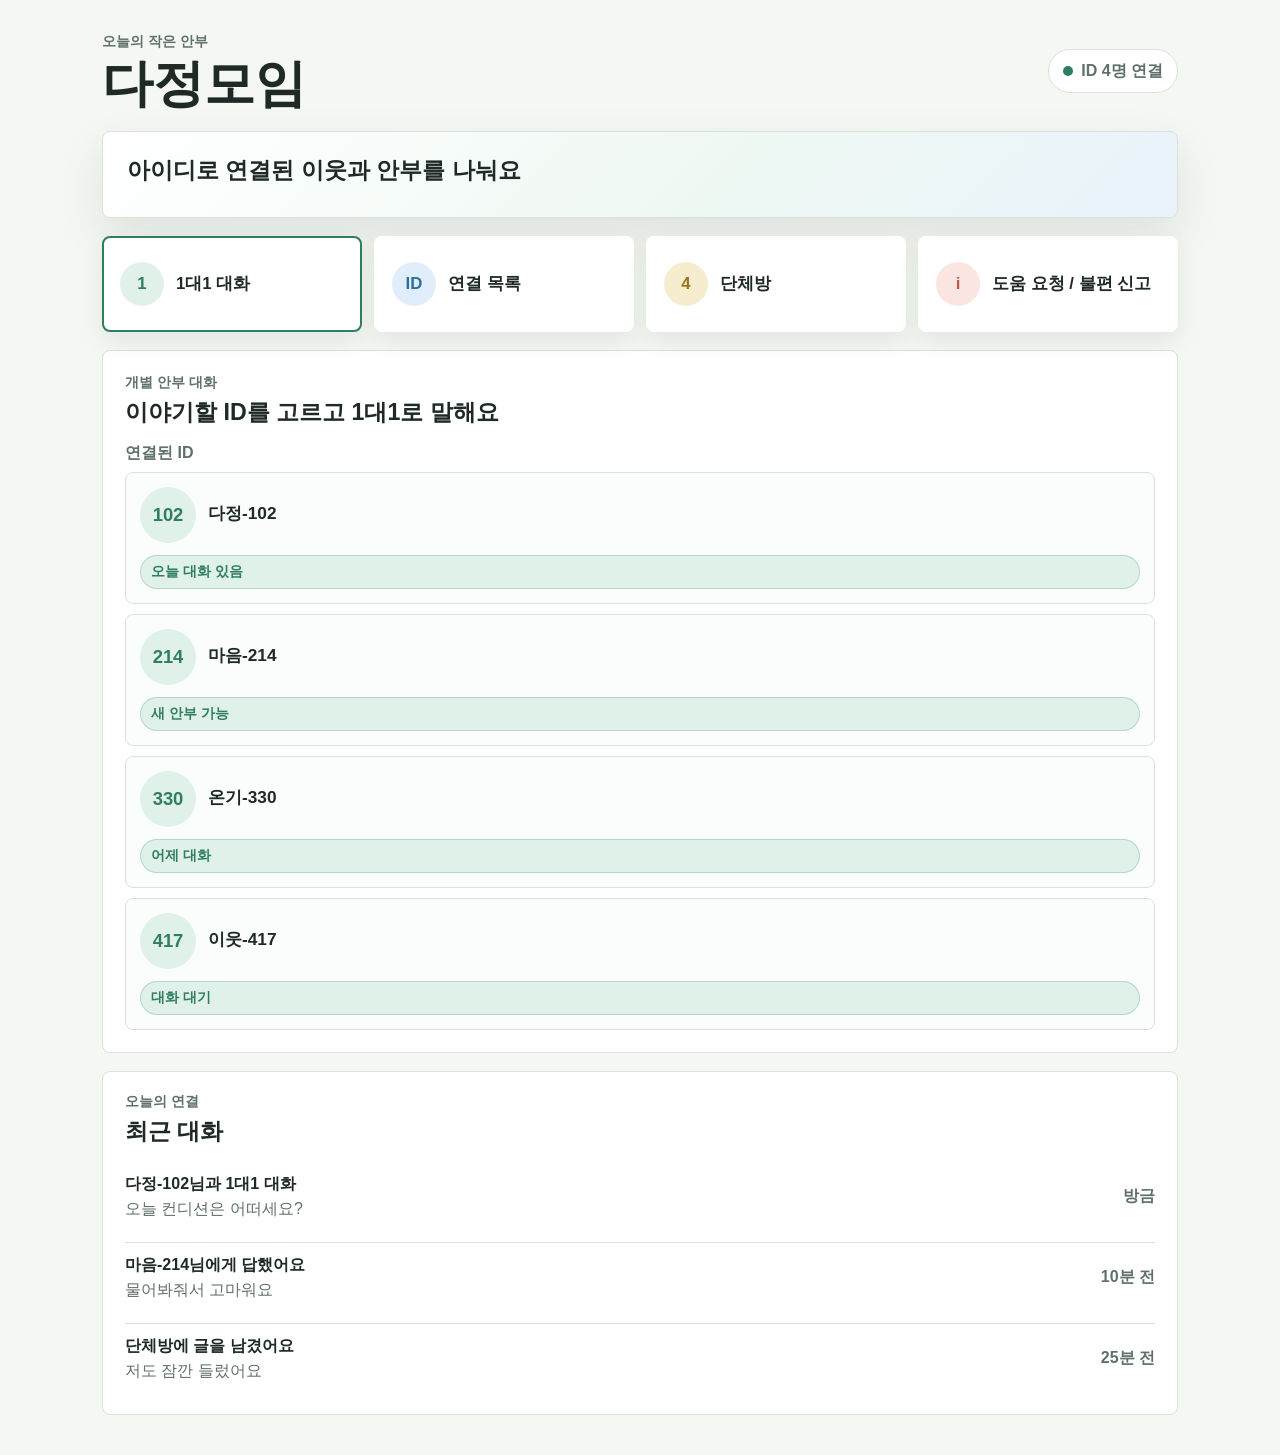
==== commit d7ff622a: "Restore member-6 prototype to fa2112b version" ====
--- a/team-work/member-6/src/peer-checkin-platform/index.html
+++ b/team-work/member-6/src/peer-checkin-platform/index.html
@@ -2,121 +2,170 @@
 <html lang="ko">
   <head>
     <meta charset="utf-8" />
-    <meta name="viewport" content="width=device-width, initial-scale=1" />
-    <title>온기 분리 워크스페이스</title>
-    <style>
-      :root {
-        color-scheme: light;
-        --bg: #f1f4f0;
-        --surface: #fcfdfb;
-        --text: #18211d;
-        --muted: #617068;
-        --line: #d5ddd7;
-        --green: #22493d;
-        --green-soft: #e7eeea;
-        --shadow: 0 14px 32px rgba(24, 33, 29, 0.07);
-      }
-
-      * {
-        box-sizing: border-box;
-      }
-
-      body {
-        margin: 0;
-        min-height: 100vh;
-        display: grid;
-        place-items: center;
-        padding: 24px;
-        background: var(--bg);
-        color: var(--text);
-        font-family: Arial, "Apple SD Gothic Neo", "Malgun Gothic", sans-serif;
-      }
-
-      main {
-        width: min(920px, 100%);
-        display: grid;
-        gap: 18px;
-      }
-
-      .hero,
-      .card {
-        padding: 24px;
-        border: 1px solid var(--line);
-        border-radius: 12px;
-        background: var(--surface);
-        box-shadow: var(--shadow);
-      }
-
-      .hero p,
-      .card p {
-        margin: 0;
-        color: var(--muted);
-        line-height: 1.5;
-      }
-
-      .launcher {
-        display: grid;
-        grid-template-columns: repeat(2, minmax(0, 1fr));
-        gap: 18px;
-      }
-
-      a.card {
-        text-decoration: none;
-        color: inherit;
-      }
-
-      .eyebrow {
-        margin: 0 0 8px;
-        color: var(--muted);
-        font-size: 0.88rem;
-        font-weight: 700;
-      }
-
-      h1,
-      h2 {
-        margin: 0 0 10px;
-        letter-spacing: 0;
-      }
-
-      .pill {
-        display: inline-flex;
-        min-height: 40px;
-        align-items: center;
-        padding: 0 12px;
-        border-radius: 999px;
-        color: var(--green);
-        background: var(--green-soft);
-        font-weight: 700;
-      }
-
-      @media (max-width: 720px) {
-        .launcher {
-          grid-template-columns: 1fr;
-        }
-      }
-    </style>
+    <meta name="viewport" content="width=device-width, initial-scale=1, viewport-fit=cover" />
+    <title>다정모임</title>
+    <link rel="stylesheet" href="./styles.css" />
   </head>
   <body>
-    <main>
-      <section class="hero">
-        <p class="eyebrow">member-6 split workspace</p>
-        <h1>온기 코드를 두 사이드로 분리했습니다</h1>
-        <p>어르신 앱과 복지사 운영 화면을 따로 열 수 있게 나눴고, 공통 데이터는 shared 폴더로 옮겼습니다.</p>
-      </section>
+    <div class="app-shell">
+      <header class="topbar">
+        <div>
+          <p class="eyebrow">오늘의 작은 안부</p>
+          <h1>다정모임</h1>
+        </div>
+        <div class="status-pill" aria-label="현재 연결 상태">
+          <span class="status-dot"></span>
+          ID 4명 연결
+        </div>
+      </header>
 
-      <section class="launcher" aria-label="분리된 앱 진입">
-        <a class="card" href="./elder-side/index.html">
-          <span class="pill">어르신 사이드</span>
-          <h2>elder-side</h2>
-          <p>온기의 사용자용 앱입니다.</p>
-        </a>
+      <main>
+        <section class="home-band" aria-labelledby="today-title">
+          <div>
+            <h2 id="today-title">아이디로 연결된 이웃과 안부를 나눠요</h2>
+          </div>
+        </section>
 
-        <a class="card" href="./worker-side/index.html">
-          <span class="pill">복지사 사이드</span>
-          <h2>worker-side</h2>
-          <p>온기의 복지사 운영 화면입니다.</p>
-        </a>
-      </section>
-    </main>
+        <nav class="action-grid" aria-label="첫 화면 주요 행동">
+          <button class="action-button action-direct is-active" type="button" data-view="direct">
+            <span class="action-icon" aria-hidden="true">1</span>
+            <span>1대1 대화</span>
+          </button>
+          <button class="action-button action-network" type="button" data-view="network">
+            <span class="action-icon" aria-hidden="true">ID</span>
+            <span>연결 목록</span>
+          </button>
+          <button class="action-button action-group" type="button" data-view="group">
+            <span class="action-icon" aria-hidden="true">4</span>
+            <span>단체방</span>
+          </button>
+          <button class="action-button action-help" type="button" data-view="help">
+            <span class="action-icon" aria-hidden="true">i</span>
+            <span>도움 요청 / 불편 신고</span>
+          </button>
+        </nav>
+
+        <section class="workspace" aria-live="polite">
+          <div class="panel view-panel is-visible" id="view-direct">
+            <div class="panel-heading">
+              <p class="eyebrow">개별 안부 대화</p>
+              <h2>이야기할 ID를 고르고 1대1로 말해요</h2>
+            </div>
+            <div class="private-flow">
+              <div class="direct-list-screen" id="direct-list-screen">
+                <div class="section-label">연결된 ID</div>
+                <div class="contact-list" id="contact-list"></div>
+              </div>
+
+              <div class="direct-chat-screen is-hidden" id="direct-chat-screen">
+                <button class="back-button" id="private-chat-back" type="button">목록으로</button>
+                <div class="private-chat" aria-labelledby="private-chat-title">
+                  <div class="private-chat-header">
+                    <div>
+                      <p class="eyebrow">선택한 상대</p>
+                      <h3 id="private-chat-title">다정-102</h3>
+                      <p id="private-chat-meta">1대1 안부 대화</p>
+                    </div>
+                    <span class="id-badge" id="private-chat-status">오늘 대화 있음</span>
+                  </div>
+                  <div class="privacy-note" id="private-privacy-note">
+                    실명, 정확한 주소, 전화번호는 서로 보이지 않아요.
+                  </div>
+                  <div class="chat-window" id="private-chat-window" role="log" aria-live="polite"></div>
+                  <div class="ai-reply-panel" aria-labelledby="ai-reply-title">
+                    <div class="ai-reply-header">
+                      <h4 id="ai-reply-title">답변 도움</h4>
+                    </div>
+                    <div class="ai-reply-list" id="ai-reply-list" aria-label="답변 후보"></div>
+                  </div>
+                  <div class="chat-quick-actions" id="private-quick-actions" aria-label="1대1 대화 빠른 말"></div>
+                  <label class="chat-input-label" for="private-chat-input">직접 짧게 말하기</label>
+                  <div class="chat-compose">
+                    <input id="private-chat-input" type="text" maxlength="40" placeholder="예: 오늘 컨디션은 어떠세요?" />
+                    <button class="voice-button" id="voice-button" type="button" aria-pressed="false">음성 입력</button>
+                    <button class="chat-send" id="private-chat-send" type="button">보내기</button>
+                  </div>
+                  <p class="voice-status" id="voice-status" role="status">마이크를 누르면 말한 내용이 입력칸에 들어와요.</p>
+                  <div class="mic-settings" aria-labelledby="mic-settings-title">
+                    <div class="mic-settings-header">
+                      <div>
+                        <p class="eyebrow">마이크 권한 / 기기 연결</p>
+                        <h4 id="mic-settings-title">말하기 전에 마이크를 확인해요</h4>
+                      </div>
+                      <button class="mic-check" id="mic-check" type="button">마이크 연결 확인</button>
+                    </div>
+                    <label class="mic-select-label" for="mic-select">사용할 마이크</label>
+                    <select id="mic-select" disabled>
+                      <option value="">연결 확인 후 선택할 수 있어요</option>
+                    </select>
+                    <p class="mic-device-status" id="mic-device-status" role="status">마이크 권한을 아직 확인하지 않았어요.</p>
+                  </div>
+                </div>
+              </div>
+            </div>
+          </div>
+
+          <div class="panel view-panel" id="view-network">
+            <div class="panel-heading">
+              <p class="eyebrow">우리 연결 목록</p>
+              <h2>아이디와 관심사만 간단히 보여요</h2>
+            </div>
+            <div class="network-list" id="network-list"></div>
+            <div class="safety-line">이름, 정확한 주소, 전화번호, 자세한 건강 정보는 공개하지 않아요.</div>
+          </div>
+
+          <div class="panel view-panel" id="view-group">
+            <div class="panel-heading">
+              <p class="eyebrow">단체 대화방</p>
+              <h2>모임 전체에는 아이디만 보이는 대화방</h2>
+            </div>
+            <div class="group-chat" aria-labelledby="group-chat-title">
+              <div class="panel-heading chat-heading">
+                <div>
+                  <p class="eyebrow">4명 모임</p>
+                  <h3 id="group-chat-title">우리 모임 단체방</h3>
+                </div>
+                <span class="id-badge">ID만 표시</span>
+              </div>
+              <div class="chat-window" id="group-chat-window" role="log" aria-live="polite"></div>
+              <div class="ai-reply-panel" aria-labelledby="group-reply-title">
+                <div class="ai-reply-header">
+                  <h4 id="group-reply-title">답변 도움</h4>
+                </div>
+                <div class="ai-reply-list" id="group-reply-list" aria-label="단체방 답변 후보"></div>
+              </div>
+              <div class="chat-quick-actions" id="group-quick-actions" aria-label="단체 대화 빠른 말"></div>
+              <label class="chat-input-label" for="group-chat-input">단체방에 짧게 말하기</label>
+              <div class="group-compose">
+                <input id="group-chat-input" type="text" maxlength="40" placeholder="예: 모두 좋은 하루 보내세요" />
+                <button class="voice-button" id="group-voice-button" type="button" aria-pressed="false">음성 입력</button>
+                <button class="chat-send" id="group-chat-send" type="button">보내기</button>
+              </div>
+              <p class="voice-status" id="group-voice-status" role="status">마이크를 누르면 말한 내용이 단체방 입력칸에 들어와요.</p>
+            </div>
+            <div class="safety-line">단체방에서도 실명과 자세한 신상은 공개하지 않아요.</div>
+          </div>
+
+          <div class="panel view-panel" id="view-help">
+            <div class="panel-heading">
+              <p class="eyebrow">도움 요청 / 불편 신고</p>
+              <h2>불편하면 바로 멈출 수 있어요</h2>
+            </div>
+            <div class="choice-list" id="help-list"></div>
+            <div class="result-box" id="help-result">필요한 항목을 하나 골라주세요.</div>
+          </div>
+        </section>
+
+        <section class="activity-band" aria-labelledby="activity-title">
+          <div class="panel-heading">
+            <p class="eyebrow">오늘의 연결</p>
+            <h2 id="activity-title">최근 대화</h2>
+          </div>
+          <ul class="activity-list" id="activity-list"></ul>
+        </section>
+      </main>
+    </div>
+
+    <script src="./app.js"></script>
   </body>
 </html>
--- a/team-work/member-6/src/peer-checkin-platform/styles.css
+++ b/team-work/member-6/src/peer-checkin-platform/styles.css
@@ -0,0 +1,1084 @@
+:root {
+  color-scheme: light;
+  --bg: #f4f7f2;
+  --surface: #ffffff;
+  --text: #1f2a26;
+  --muted: #60706b;
+  --line: #d9e3dd;
+  --green: #2f7d62;
+  --mint: #dff1e9;
+  --blue: #2e6f9e;
+  --blue-soft: #dfeefa;
+  --coral: #b85d4f;
+  --coral-soft: #fae5e0;
+  --yellow: #9a741f;
+  --yellow-soft: #f6edcf;
+  --shadow: 0 18px 45px rgba(31, 42, 38, 0.1);
+  --bottom-nav-height: 86px;
+}
+
+* {
+  box-sizing: border-box;
+}
+
+html {
+  width: 100%;
+  overflow-x: hidden;
+  -webkit-text-size-adjust: 100%;
+}
+
+body {
+  margin: 0;
+  width: 100%;
+  min-height: 100vh;
+  overflow-x: hidden;
+  background: var(--bg);
+  color: var(--text);
+  font-family: Arial, "Apple SD Gothic Neo", "Malgun Gothic", sans-serif;
+}
+
+button {
+  max-width: 100%;
+  font: inherit;
+  touch-action: manipulation;
+  -webkit-tap-highlight-color: transparent;
+}
+
+input,
+select {
+  max-width: 100%;
+  font-size: 16px;
+}
+
+h1,
+h2,
+h3,
+h4,
+p,
+span,
+button,
+input,
+select {
+  overflow-wrap: anywhere;
+}
+
+.app-shell {
+  width: min(1120px, 100%);
+  margin: 0 auto;
+  padding: 22px;
+}
+
+main {
+  min-width: 0;
+}
+
+.topbar {
+  display: flex;
+  align-items: center;
+  justify-content: space-between;
+  gap: 16px;
+  padding: 10px 0 20px;
+}
+
+.eyebrow {
+  margin: 0 0 6px;
+  color: var(--muted);
+  font-size: 0.88rem;
+  font-weight: 700;
+}
+
+h1,
+h2,
+p {
+  margin-top: 0;
+}
+
+h1 {
+  margin-bottom: 0;
+  font-size: clamp(2rem, 5vw, 3.2rem);
+  line-height: 1.05;
+  letter-spacing: 0;
+}
+
+h2 {
+  margin-bottom: 8px;
+  font-size: 1.45rem;
+  line-height: 1.25;
+  letter-spacing: 0;
+}
+
+.status-pill {
+  display: inline-flex;
+  align-items: center;
+  gap: 8px;
+  min-height: 44px;
+  padding: 0 14px;
+  border: 1px solid var(--line);
+  border-radius: 999px;
+  background: var(--surface);
+  color: var(--muted);
+  font-weight: 700;
+  white-space: nowrap;
+}
+
+.status-dot {
+  width: 10px;
+  height: 10px;
+  border-radius: 50%;
+  background: var(--green);
+}
+
+.home-band,
+.activity-band,
+.workspace {
+  margin-bottom: 18px;
+}
+
+.home-band {
+  display: grid;
+  grid-template-columns: 1fr;
+  align-items: stretch;
+  gap: 18px;
+  padding: 24px;
+  border: 1px solid var(--line);
+  border-radius: 8px;
+  background: linear-gradient(135deg, #ffffff 0%, #eef8f3 58%, #e9f2fb 100%);
+  box-shadow: var(--shadow);
+}
+
+.action-grid {
+  display: grid;
+  grid-template-columns: repeat(4, minmax(0, 1fr));
+  gap: 12px;
+  margin-bottom: 18px;
+}
+
+.action-button {
+  display: grid;
+  grid-template-columns: 44px minmax(0, 1fr);
+  align-items: center;
+  min-height: 96px;
+  gap: 12px;
+  padding: 16px;
+  border: 2px solid transparent;
+  border-radius: 8px;
+  background: var(--surface);
+  color: var(--text);
+  box-shadow: 0 10px 24px rgba(31, 42, 38, 0.08);
+  cursor: pointer;
+  text-align: left;
+  font-size: 1.05rem;
+  font-weight: 800;
+}
+
+.action-button:focus-visible,
+.choice-button:focus-visible,
+.contact-card:focus-visible,
+.network-action:focus-visible,
+.ai-reply-button:focus-visible,
+.chat-send:focus-visible,
+.voice-button:focus-visible,
+.mic-check:focus-visible,
+.back-button:focus-visible {
+  outline: 4px solid rgba(46, 111, 158, 0.25);
+  outline-offset: 3px;
+}
+
+.action-button.is-active {
+  border-color: var(--green);
+}
+
+.action-icon {
+  display: inline-grid;
+  place-items: center;
+  width: 44px;
+  height: 44px;
+  border-radius: 50%;
+  font-weight: 900;
+}
+
+.action-ask .action-icon,
+.action-direct .action-icon {
+  background: var(--mint);
+  color: var(--green);
+}
+
+.action-answer .action-icon,
+.action-network .action-icon {
+  background: var(--blue-soft);
+  color: var(--blue);
+}
+
+.action-group .action-icon {
+  background: var(--yellow-soft);
+  color: var(--yellow);
+}
+
+.action-help .action-icon {
+  background: var(--coral-soft);
+  color: var(--coral);
+}
+
+.workspace {
+  min-height: 390px;
+}
+
+.panel {
+  border: 1px solid var(--line);
+  border-radius: 8px;
+  background: var(--surface);
+}
+
+.view-panel {
+  display: none;
+  padding: 22px;
+}
+
+.view-panel.is-visible {
+  display: block;
+}
+
+.panel-heading {
+  margin-bottom: 16px;
+}
+
+.choice-list {
+  display: grid;
+  grid-template-columns: repeat(2, minmax(0, 1fr));
+  gap: 12px;
+}
+
+.choice-button {
+  min-height: 78px;
+  padding: 14px 16px;
+  border: 1px solid var(--line);
+  border-radius: 8px;
+  background: #fbfdfc;
+  color: var(--text);
+  cursor: pointer;
+  text-align: left;
+  font-size: 1.06rem;
+  font-weight: 800;
+}
+
+.choice-button:hover {
+  border-color: var(--green);
+  background: #f0faf5;
+}
+
+.result-box {
+  margin-top: 16px;
+  min-height: 64px;
+  padding: 16px;
+  border: 1px solid var(--line);
+  border-radius: 8px;
+  background: #f8faf9;
+  color: var(--muted);
+  font-weight: 700;
+}
+
+.section-label {
+  margin-bottom: 8px;
+  color: var(--muted);
+  font-weight: 900;
+}
+
+.private-layout,
+.private-flow {
+  display: grid;
+  grid-template-columns: 1fr;
+  gap: 14px;
+  align-items: start;
+}
+
+.direct-list-screen.is-hidden,
+.direct-chat-screen.is-hidden {
+  display: none;
+}
+
+.back-button {
+  min-height: 48px;
+  margin-bottom: 12px;
+  padding: 0 14px;
+  border: 1px solid rgba(47, 125, 98, 0.32);
+  border-radius: 8px;
+  background: var(--mint);
+  color: var(--green);
+  cursor: pointer;
+  font-weight: 900;
+}
+
+.contact-list,
+.network-list {
+  display: grid;
+  gap: 10px;
+}
+
+.contact-card {
+  display: grid;
+  grid-template-columns: 56px minmax(0, 1fr);
+  gap: 12px;
+  align-items: center;
+  min-height: 112px;
+  width: 100%;
+  padding: 14px;
+  border: 1px solid var(--line);
+  border-radius: 8px;
+  background: #fbfdfc;
+  color: var(--text);
+  cursor: pointer;
+  text-align: left;
+}
+
+.contact-card.is-active {
+  border-color: var(--green);
+  background: #f0faf5;
+}
+
+.contact-card .id-badge {
+  grid-column: 1 / -1;
+}
+
+.contact-id {
+  display: block;
+  margin-bottom: 4px;
+  font-size: 1.08rem;
+  font-weight: 900;
+}
+
+.contact-meta {
+  display: block;
+  color: var(--muted);
+  line-height: 1.45;
+}
+
+.private-chat {
+  min-width: 0;
+  padding: 16px;
+  border: 1px solid var(--line);
+  border-radius: 8px;
+  background: #f8faf9;
+}
+
+.private-chat-header {
+  display: flex;
+  align-items: flex-start;
+  justify-content: space-between;
+  gap: 12px;
+  margin-bottom: 12px;
+}
+
+.private-chat-header h3 {
+  margin: 0 0 4px;
+  font-size: 1.35rem;
+  letter-spacing: 0;
+}
+
+.private-chat-header p {
+  margin-bottom: 0;
+  color: var(--muted);
+  font-weight: 700;
+}
+
+.id-badge {
+  display: inline-flex;
+  align-items: center;
+  min-height: 34px;
+  padding: 0 10px;
+  border: 1px solid rgba(47, 125, 98, 0.24);
+  border-radius: 999px;
+  background: var(--mint);
+  color: var(--green);
+  font-size: 0.88rem;
+  font-weight: 900;
+  white-space: nowrap;
+}
+
+.privacy-note {
+  margin-bottom: 12px;
+  padding: 12px 14px;
+  border: 1px solid rgba(46, 111, 158, 0.18);
+  border-radius: 8px;
+  background: var(--blue-soft);
+  color: #214966;
+  font-weight: 800;
+  line-height: 1.45;
+}
+
+.ai-reply-panel {
+  margin-top: 12px;
+  padding: 14px;
+  border: 1px solid rgba(46, 111, 158, 0.2);
+  border-radius: 8px;
+  background: #ffffff;
+}
+
+.ai-reply-header {
+  display: flex;
+  align-items: flex-start;
+  justify-content: space-between;
+  gap: 12px;
+  margin-bottom: 10px;
+}
+
+.ai-reply-header h4 {
+  margin: 0;
+  font-size: 1.08rem;
+  letter-spacing: 0;
+}
+
+.ai-reply-list {
+  display: grid;
+  grid-template-columns: repeat(3, minmax(0, 1fr));
+  gap: 8px;
+}
+
+.ai-reply-button {
+  min-height: 64px;
+  padding: 12px;
+  border: 1px solid rgba(47, 125, 98, 0.28);
+  border-radius: 8px;
+  background: var(--mint);
+  color: var(--green);
+  cursor: pointer;
+  text-align: left;
+  font-weight: 900;
+}
+
+.ai-reply-button:hover {
+  border-color: var(--green);
+  background: #eef9f3;
+}
+
+.network-list {
+  grid-template-columns: repeat(2, minmax(0, 1fr));
+}
+
+.network-card {
+  display: grid;
+  grid-template-columns: 56px minmax(0, 1fr);
+  gap: 12px;
+  align-items: start;
+  min-height: 160px;
+  padding: 14px;
+  border: 1px solid var(--line);
+  border-radius: 8px;
+  background: #fbfdfc;
+}
+
+.network-card p {
+  margin: 8px 0 0;
+  color: var(--muted);
+  line-height: 1.45;
+}
+
+.network-action {
+  grid-column: 1 / -1;
+  min-height: 48px;
+  border: 1px solid rgba(47, 125, 98, 0.32);
+  border-radius: 8px;
+  background: var(--mint);
+  color: var(--green);
+  cursor: pointer;
+  font-weight: 900;
+}
+
+.member-list {
+  display: grid;
+  grid-template-columns: repeat(2, minmax(0, 1fr));
+  gap: 12px;
+}
+
+.member-card {
+  display: grid;
+  grid-template-columns: 56px minmax(0, 1fr);
+  align-items: center;
+  gap: 12px;
+  min-height: 108px;
+  padding: 14px;
+  border: 1px solid var(--line);
+  border-radius: 8px;
+  background: #fbfdfc;
+}
+
+.avatar {
+  display: grid;
+  place-items: center;
+  width: 56px;
+  height: 56px;
+  border-radius: 50%;
+  background: var(--mint);
+  color: var(--green);
+  font-size: 1.15rem;
+  font-weight: 900;
+}
+
+.member-card:nth-child(2) .avatar {
+  background: var(--blue-soft);
+  color: var(--blue);
+}
+
+.member-card:nth-child(3) .avatar {
+  background: var(--yellow-soft);
+  color: var(--yellow);
+}
+
+.member-card:nth-child(4) .avatar {
+  background: var(--coral-soft);
+  color: var(--coral);
+}
+
+.member-name {
+  display: block;
+  margin-bottom: 4px;
+  font-size: 1.05rem;
+  font-weight: 900;
+}
+
+.member-meta {
+  color: var(--muted);
+  line-height: 1.45;
+}
+
+.safety-line {
+  margin-top: 16px;
+  padding: 14px 16px;
+  border-radius: 8px;
+  background: var(--blue-soft);
+  color: #214966;
+  font-weight: 800;
+}
+
+.group-chat {
+  margin-top: 16px;
+  padding: 16px;
+  border: 1px solid var(--line);
+  border-radius: 8px;
+  background: #f8faf9;
+}
+
+.chat-heading {
+  display: flex;
+  align-items: end;
+  justify-content: space-between;
+  gap: 12px;
+}
+
+.chat-heading h3 {
+  margin: 0;
+  font-size: 1.18rem;
+  letter-spacing: 0;
+}
+
+.chat-window {
+  display: grid;
+  gap: 10px;
+  max-height: 250px;
+  min-width: 0;
+  overflow: auto;
+  padding: 12px;
+  border: 1px solid var(--line);
+  border-radius: 8px;
+  background: var(--surface);
+}
+
+.chat-message {
+  width: min(82%, 520px);
+  min-width: 0;
+  padding: 10px 12px;
+  border: 1px solid var(--line);
+  border-radius: 8px;
+  background: #fbfdfc;
+}
+
+.chat-message.mine {
+  justify-self: end;
+  border-color: rgba(47, 125, 98, 0.35);
+  background: var(--mint);
+}
+
+.chat-author {
+  display: block;
+  margin-bottom: 4px;
+  color: var(--muted);
+  font-size: 0.88rem;
+  font-weight: 800;
+}
+
+.chat-text {
+  margin: 0;
+  line-height: 1.45;
+}
+
+.chat-quick-actions {
+  display: grid;
+  grid-template-columns: repeat(3, minmax(0, 1fr));
+  gap: 8px;
+  margin-top: 12px;
+}
+
+.chat-input-label {
+  display: block;
+  margin-top: 14px;
+  margin-bottom: 6px;
+  color: var(--muted);
+  font-weight: 800;
+}
+
+.chat-compose {
+  display: grid;
+  grid-template-columns: minmax(0, 1fr) 112px 96px;
+  gap: 8px;
+}
+
+.chat-compose input,
+.group-compose input {
+  min-height: 52px;
+  width: 100%;
+  padding: 0 14px;
+  border: 1px solid var(--line);
+  border-radius: 8px;
+  color: var(--text);
+  font: inherit;
+}
+
+.group-compose {
+  display: grid;
+  grid-template-columns: minmax(0, 1fr) 112px 96px;
+  gap: 8px;
+}
+
+.chat-send,
+.voice-button {
+  min-height: 52px;
+  border: 0;
+  border-radius: 8px;
+  cursor: pointer;
+  font-weight: 900;
+}
+
+.chat-send {
+  background: var(--green);
+  color: #ffffff;
+}
+
+.voice-button {
+  border: 1px solid rgba(46, 111, 158, 0.28);
+  background: var(--blue-soft);
+  color: #214966;
+}
+
+.voice-button.is-listening {
+  border-color: rgba(184, 93, 79, 0.45);
+  background: var(--coral-soft);
+  color: var(--coral);
+}
+
+.voice-button:disabled {
+  cursor: not-allowed;
+  opacity: 0.58;
+}
+
+.voice-status {
+  margin: 8px 0 0;
+  color: var(--muted);
+  font-size: 0.94rem;
+  font-weight: 700;
+}
+
+.mic-settings {
+  margin-top: 14px;
+  padding: 14px;
+  border: 1px solid var(--line);
+  border-radius: 8px;
+  background: #ffffff;
+}
+
+.mic-settings-header {
+  display: flex;
+  align-items: center;
+  justify-content: space-between;
+  gap: 12px;
+}
+
+.mic-settings h4 {
+  margin: 0;
+  font-size: 1.05rem;
+  letter-spacing: 0;
+}
+
+.mic-check {
+  min-height: 48px;
+  padding: 0 14px;
+  border: 1px solid rgba(47, 125, 98, 0.32);
+  border-radius: 8px;
+  background: var(--mint);
+  color: var(--green);
+  cursor: pointer;
+  font-weight: 900;
+  white-space: nowrap;
+}
+
+.mic-check:disabled {
+  cursor: wait;
+  opacity: 0.7;
+}
+
+.mic-select-label {
+  display: block;
+  margin-top: 12px;
+  margin-bottom: 6px;
+  color: var(--muted);
+  font-weight: 800;
+}
+
+#mic-select {
+  min-height: 48px;
+  width: 100%;
+  padding: 0 12px;
+  border: 1px solid var(--line);
+  border-radius: 8px;
+  background: #fbfdfc;
+  color: var(--text);
+  font: inherit;
+}
+
+.mic-device-status {
+  margin: 8px 0 0;
+  color: var(--muted);
+  font-size: 0.94rem;
+  font-weight: 700;
+  line-height: 1.45;
+}
+
+.activity-band {
+  padding: 20px 22px;
+  border: 1px solid var(--line);
+  border-radius: 8px;
+  background: var(--surface);
+}
+
+.activity-list {
+  display: grid;
+  gap: 10px;
+  padding: 0;
+  margin: 0;
+  list-style: none;
+}
+
+.activity-item {
+  display: flex;
+  align-items: center;
+  justify-content: space-between;
+  gap: 12px;
+  padding: 12px 0;
+  border-top: 1px solid var(--line);
+}
+
+.activity-item:first-child {
+  border-top: 0;
+}
+
+.activity-item strong {
+  display: block;
+  margin-bottom: 4px;
+}
+
+.activity-item span {
+  color: var(--muted);
+}
+
+.activity-time {
+  color: var(--muted);
+  font-weight: 700;
+  white-space: nowrap;
+}
+
+@media (max-width: 820px) {
+  :root {
+    --bottom-nav-height: 78px;
+  }
+
+  body {
+    background: #eef5f1;
+  }
+
+  .app-shell {
+    width: 100%;
+    max-width: 480px;
+    min-height: 100vh;
+    padding: 10px 10px calc(var(--bottom-nav-height) + 18px);
+    overflow-x: hidden;
+  }
+
+  .topbar {
+    position: sticky;
+    top: 0;
+    z-index: 20;
+    align-items: center;
+    padding: 10px 0 12px;
+    background: rgba(238, 245, 241, 0.94);
+    backdrop-filter: blur(12px);
+  }
+
+  .topbar > div:first-child {
+    min-width: 0;
+  }
+
+  .topbar .eyebrow {
+    margin-bottom: 3px;
+    font-size: 0.78rem;
+  }
+
+  h1 {
+    font-size: 1.72rem;
+  }
+
+  .status-pill {
+    flex: 0 0 auto;
+    min-height: 36px;
+    padding: 0 10px;
+    font-size: 0.86rem;
+  }
+
+  .home-band {
+    grid-template-columns: 1fr;
+    gap: 10px;
+    padding: 14px;
+    border-radius: 8px;
+    box-shadow: 0 10px 26px rgba(31, 42, 38, 0.08);
+  }
+
+  .home-band h2 {
+    font-size: 1.2rem;
+  }
+
+  .action-grid {
+    position: fixed;
+    right: 0;
+    bottom: 0;
+    left: 0;
+    z-index: 40;
+    grid-template-columns: repeat(4, minmax(0, 1fr));
+    gap: 4px;
+    max-width: 480px;
+    min-height: var(--bottom-nav-height);
+    margin: 0 auto;
+    padding: 7px 8px calc(7px + env(safe-area-inset-bottom));
+    border-top: 1px solid var(--line);
+    background: rgba(255, 255, 255, 0.96);
+    box-shadow: 0 -12px 28px rgba(31, 42, 38, 0.12);
+    backdrop-filter: blur(14px);
+  }
+
+  .choice-list,
+  .chat-quick-actions,
+  .ai-reply-list,
+  .member-list,
+  .private-layout,
+  .private-flow,
+  .network-list {
+    grid-template-columns: 1fr;
+  }
+
+  .action-button {
+    grid-template-columns: 1fr;
+    justify-items: center;
+    gap: 3px;
+    min-height: 62px;
+    padding: 7px 3px;
+    border-width: 0;
+    box-shadow: none;
+    text-align: center;
+    font-size: 0.76rem;
+    line-height: 1.2;
+  }
+
+  .action-button.is-active {
+    background: #edf8f2;
+    color: var(--green);
+  }
+
+  .action-icon {
+    width: 30px;
+    height: 30px;
+    font-size: 0.84rem;
+  }
+
+  .workspace {
+    min-height: auto;
+  }
+
+  .panel {
+    border-radius: 8px;
+  }
+
+  .view-panel {
+    padding: 14px;
+  }
+
+  .panel-heading {
+    margin-bottom: 12px;
+  }
+
+  .panel-heading h2 {
+    font-size: 1.12rem;
+  }
+
+  .section-label {
+    margin-bottom: 10px;
+  }
+
+  .contact-list {
+    display: grid;
+    grid-template-columns: repeat(2, minmax(0, 1fr));
+    gap: 10px;
+    margin: 0 0 14px;
+    padding: 0;
+    overflow: visible;
+  }
+
+  .contact-card {
+    grid-template-columns: 44px minmax(0, 1fr);
+    min-height: 92px;
+    padding: 12px;
+  }
+
+  .private-chat,
+  .group-chat {
+    padding: 12px;
+  }
+
+  .private-chat-header h3 {
+    font-size: 1.15rem;
+  }
+
+  .chat-window {
+    max-height: min(34vh, 290px);
+    min-height: clamp(150px, 28vh, 240px);
+    padding: 10px;
+  }
+
+  .chat-message {
+    width: min(92%, 360px);
+    padding: 11px 12px;
+  }
+
+  .chat-message.mine {
+    width: min(88%, 340px);
+  }
+
+  .ai-reply-panel {
+    padding: 12px;
+  }
+
+  .ai-reply-button,
+  .choice-button {
+    min-height: 56px;
+    padding: 12px 14px;
+    font-size: 0.98rem;
+  }
+
+  .chat-compose,
+  .group-compose {
+    grid-template-columns: 1fr;
+    position: static;
+    padding: 10px;
+    margin: 0 -10px;
+    border: 1px solid var(--line);
+    border-radius: 8px;
+    background: rgba(255, 255, 255, 0.96);
+    box-shadow: 0 10px 24px rgba(31, 42, 38, 0.12);
+    backdrop-filter: blur(12px);
+  }
+
+  .chat-compose,
+  .group-compose {
+    grid-template-columns: 1fr 1fr;
+  }
+
+  .chat-compose input,
+  .group-compose input {
+    grid-column: 1 / -1;
+  }
+
+  .mic-settings-header,
+  .private-chat-header,
+  .ai-reply-header {
+    align-items: stretch;
+    flex-direction: column;
+  }
+
+  .chat-compose input,
+  .group-compose input,
+  .chat-send,
+  .voice-button {
+    min-height: 52px;
+  }
+
+  .mic-check {
+    width: 100%;
+    min-height: 54px;
+  }
+
+  .activity-item {
+    align-items: flex-start;
+    flex-direction: column;
+  }
+}
+
+@media (max-width: 420px) {
+  h1 {
+    font-size: 1.48rem;
+  }
+
+  h2 {
+    font-size: 1.18rem;
+  }
+
+  .action-button {
+    min-height: 60px;
+    padding: 6px 2px;
+    font-size: 0.68rem;
+  }
+
+  .action-icon {
+    width: 28px;
+    height: 28px;
+  }
+
+  .view-panel,
+  .activity-band {
+    padding: 12px;
+  }
+
+  .contact-list {
+    grid-template-columns: 1fr;
+  }
+
+  .contact-card {
+    min-height: 86px;
+  }
+}
+
+@media (max-width: 820px) and (max-height: 740px) {
+  .app-shell {
+    padding-top: 8px;
+  }
+
+  .topbar {
+    padding: 6px 0 8px;
+  }
+
+  .home-band {
+    padding: 12px;
+  }
+
+  .privacy-note,
+  .voice-status,
+  .mic-device-status,
+  .chat-window {
+    max-height: min(30vh, 230px);
+    min-height: 130px;
+  }
+}
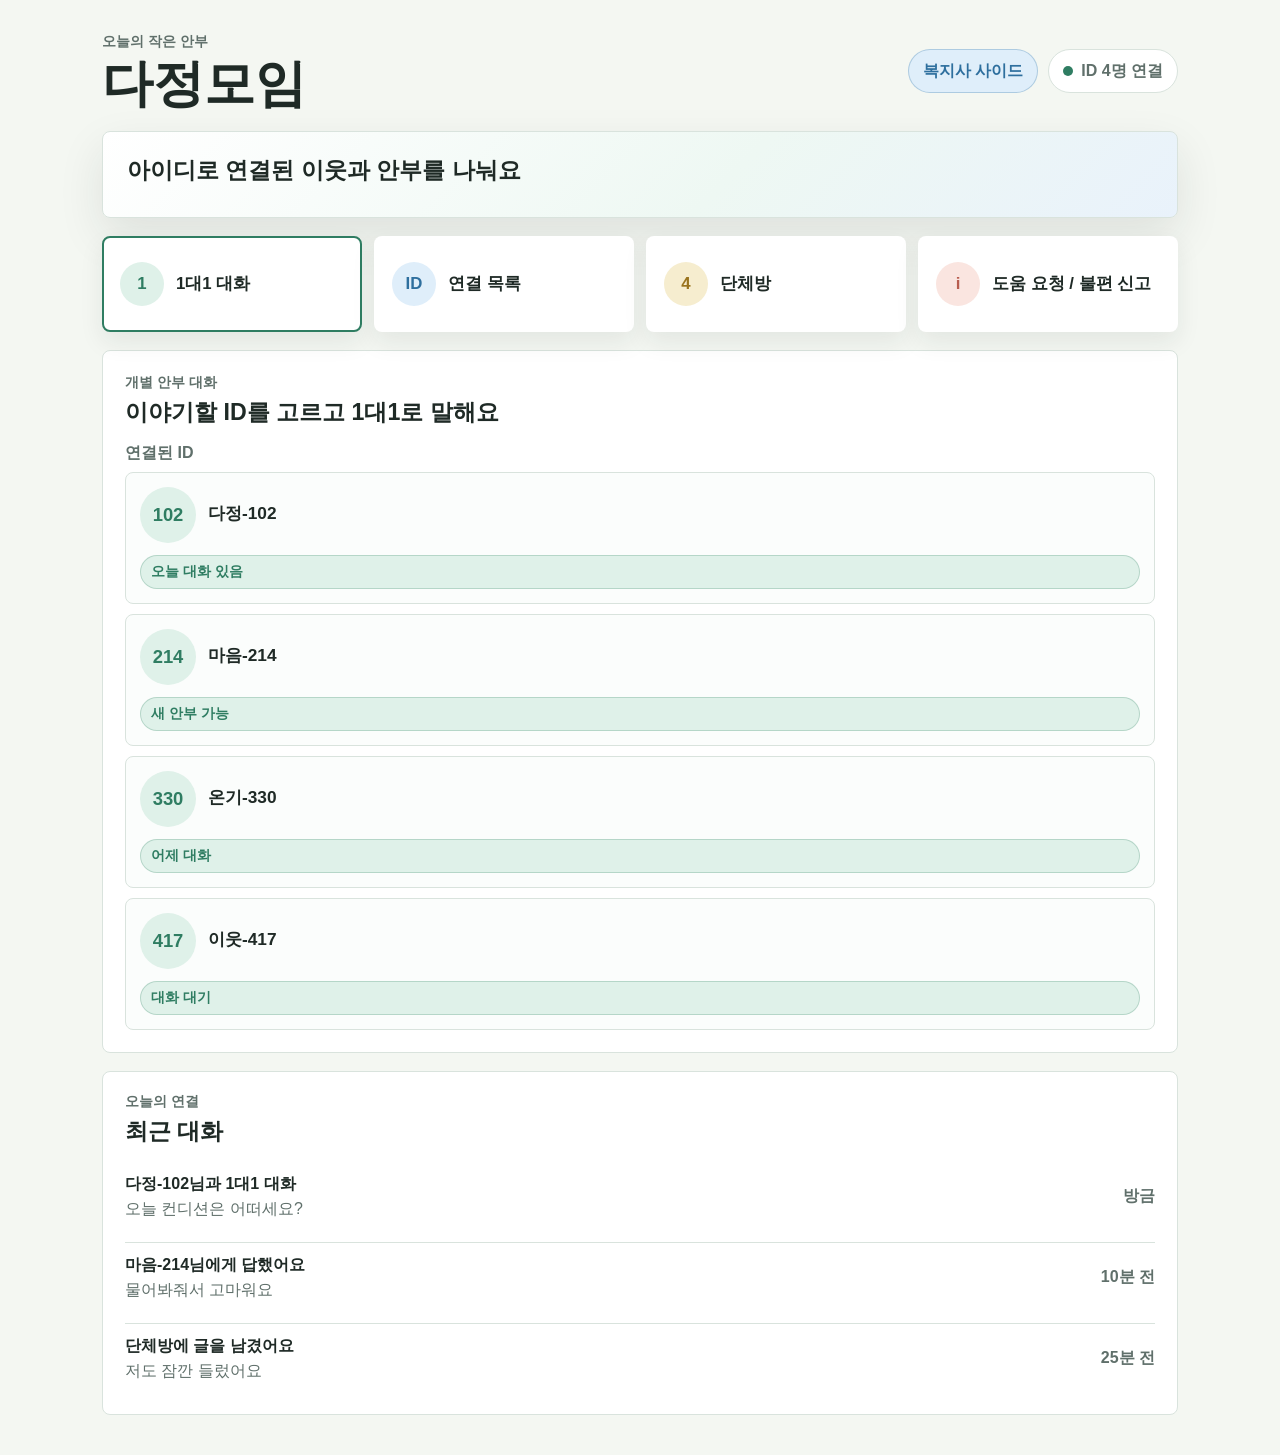
==== commit 1f3eaf3f: "Link worker side from member-6 prototype" ====
--- a/team-work/member-6/src/peer-checkin-platform/index.html
+++ b/team-work/member-6/src/peer-checkin-platform/index.html
@@ -13,9 +13,12 @@
           <p class="eyebrow">오늘의 작은 안부</p>
           <h1>다정모임</h1>
         </div>
-        <div class="status-pill" aria-label="현재 연결 상태">
-          <span class="status-dot"></span>
-          ID 4명 연결
+        <div class="topbar-actions">
+          <a class="side-link" href="./worker-side/index.html">복지사 사이드</a>
+          <div class="status-pill" aria-label="현재 연결 상태">
+            <span class="status-dot"></span>
+            ID 4명 연결
+          </div>
         </div>
       </header>
 
--- a/team-work/member-6/src/peer-checkin-platform/styles.css
+++ b/team-work/member-6/src/peer-checkin-platform/styles.css
@@ -80,6 +80,14 @@
   padding: 10px 0 20px;
 }
 
+.topbar-actions {
+  display: flex;
+  align-items: center;
+  gap: 10px;
+  flex-wrap: wrap;
+  justify-content: flex-end;
+}
+
 .eyebrow {
   margin: 0 0 6px;
   color: var(--muted);
@@ -119,6 +127,25 @@
   color: var(--muted);
   font-weight: 700;
   white-space: nowrap;
+}
+
+.side-link {
+  display: inline-flex;
+  align-items: center;
+  min-height: 44px;
+  padding: 0 14px;
+  border: 1px solid rgba(46, 111, 158, 0.28);
+  border-radius: 999px;
+  background: var(--blue-soft);
+  color: var(--blue);
+  font-weight: 800;
+  text-decoration: none;
+  white-space: nowrap;
+}
+
+.side-link:hover {
+  border-color: var(--blue);
+  background: #d4e8f8;
 }
 
 .status-dot {
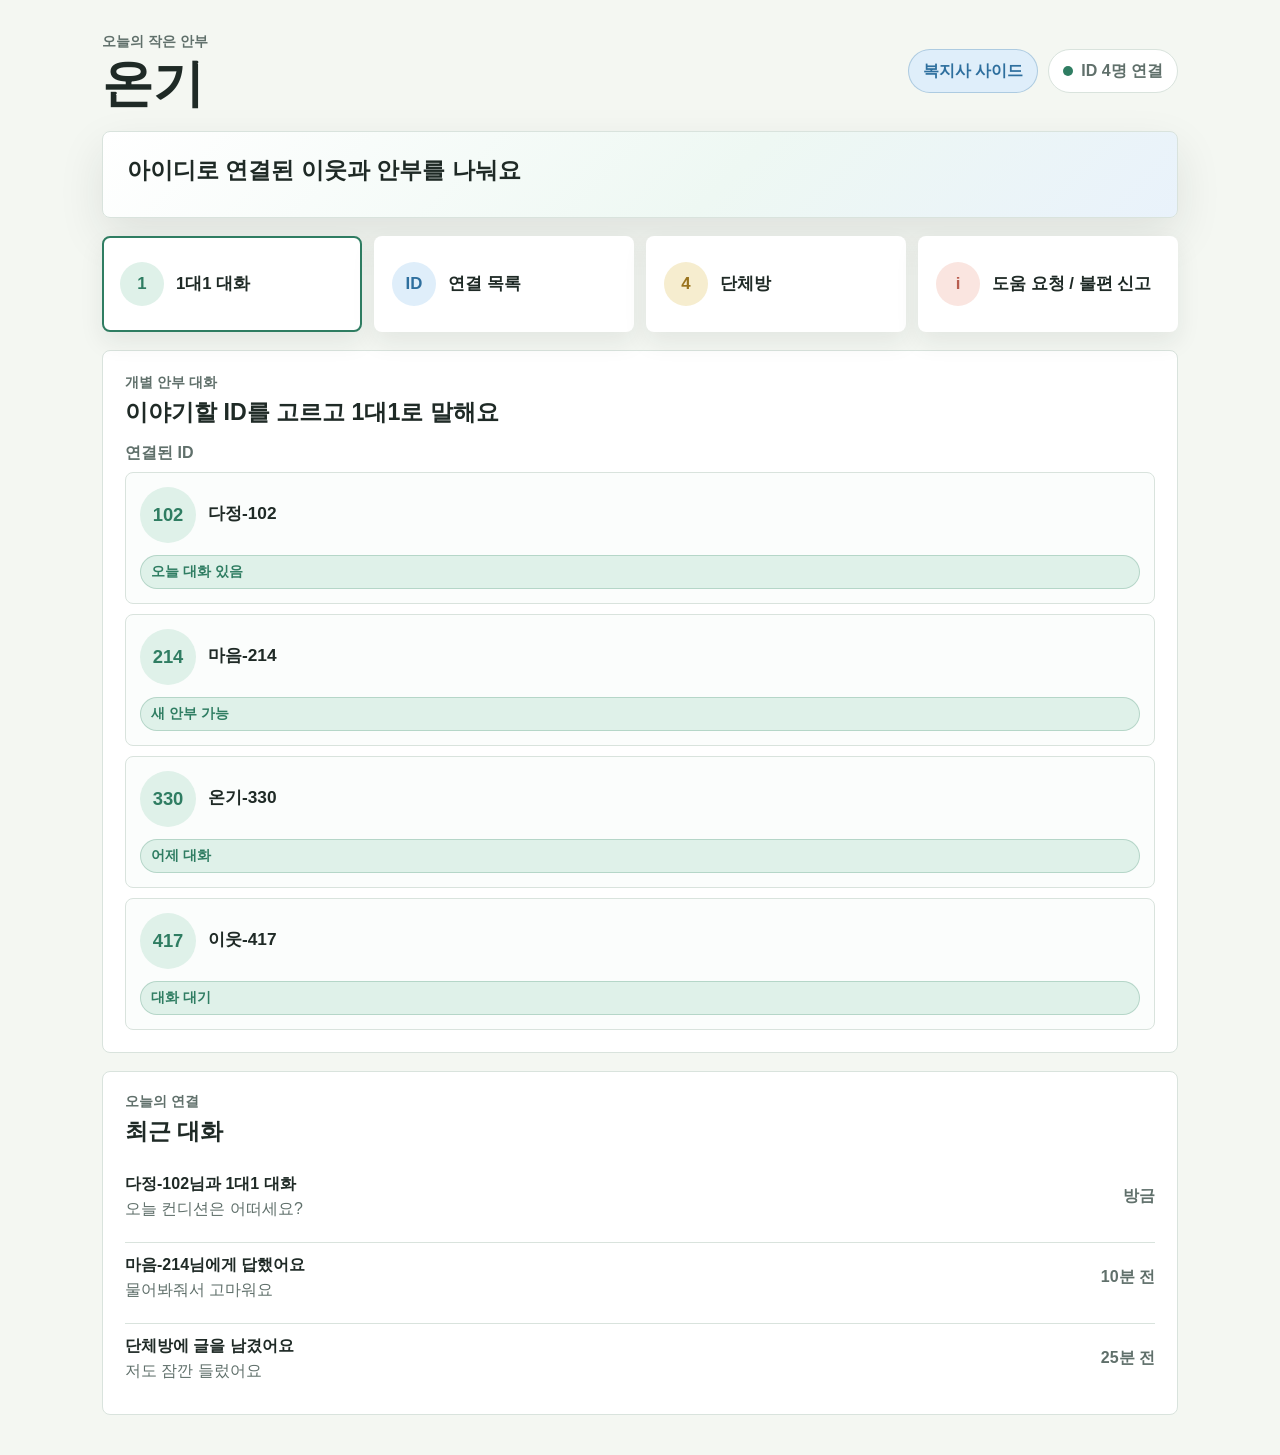
==== commit 5dc83556: "Rename elder service to Ongi" ====
--- a/team-work/member-6/src/peer-checkin-platform/index.html
+++ b/team-work/member-6/src/peer-checkin-platform/index.html
@@ -3,7 +3,7 @@
   <head>
     <meta charset="utf-8" />
     <meta name="viewport" content="width=device-width, initial-scale=1, viewport-fit=cover" />
-    <title>다정모임</title>
+    <title>온기</title>
     <link rel="stylesheet" href="./styles.css" />
   </head>
   <body>
@@ -11,7 +11,7 @@
       <header class="topbar">
         <div>
           <p class="eyebrow">오늘의 작은 안부</p>
-          <h1>다정모임</h1>
+          <h1>온기</h1>
         </div>
         <div class="topbar-actions">
           <a class="side-link" href="./worker-side/index.html">복지사 사이드</a>
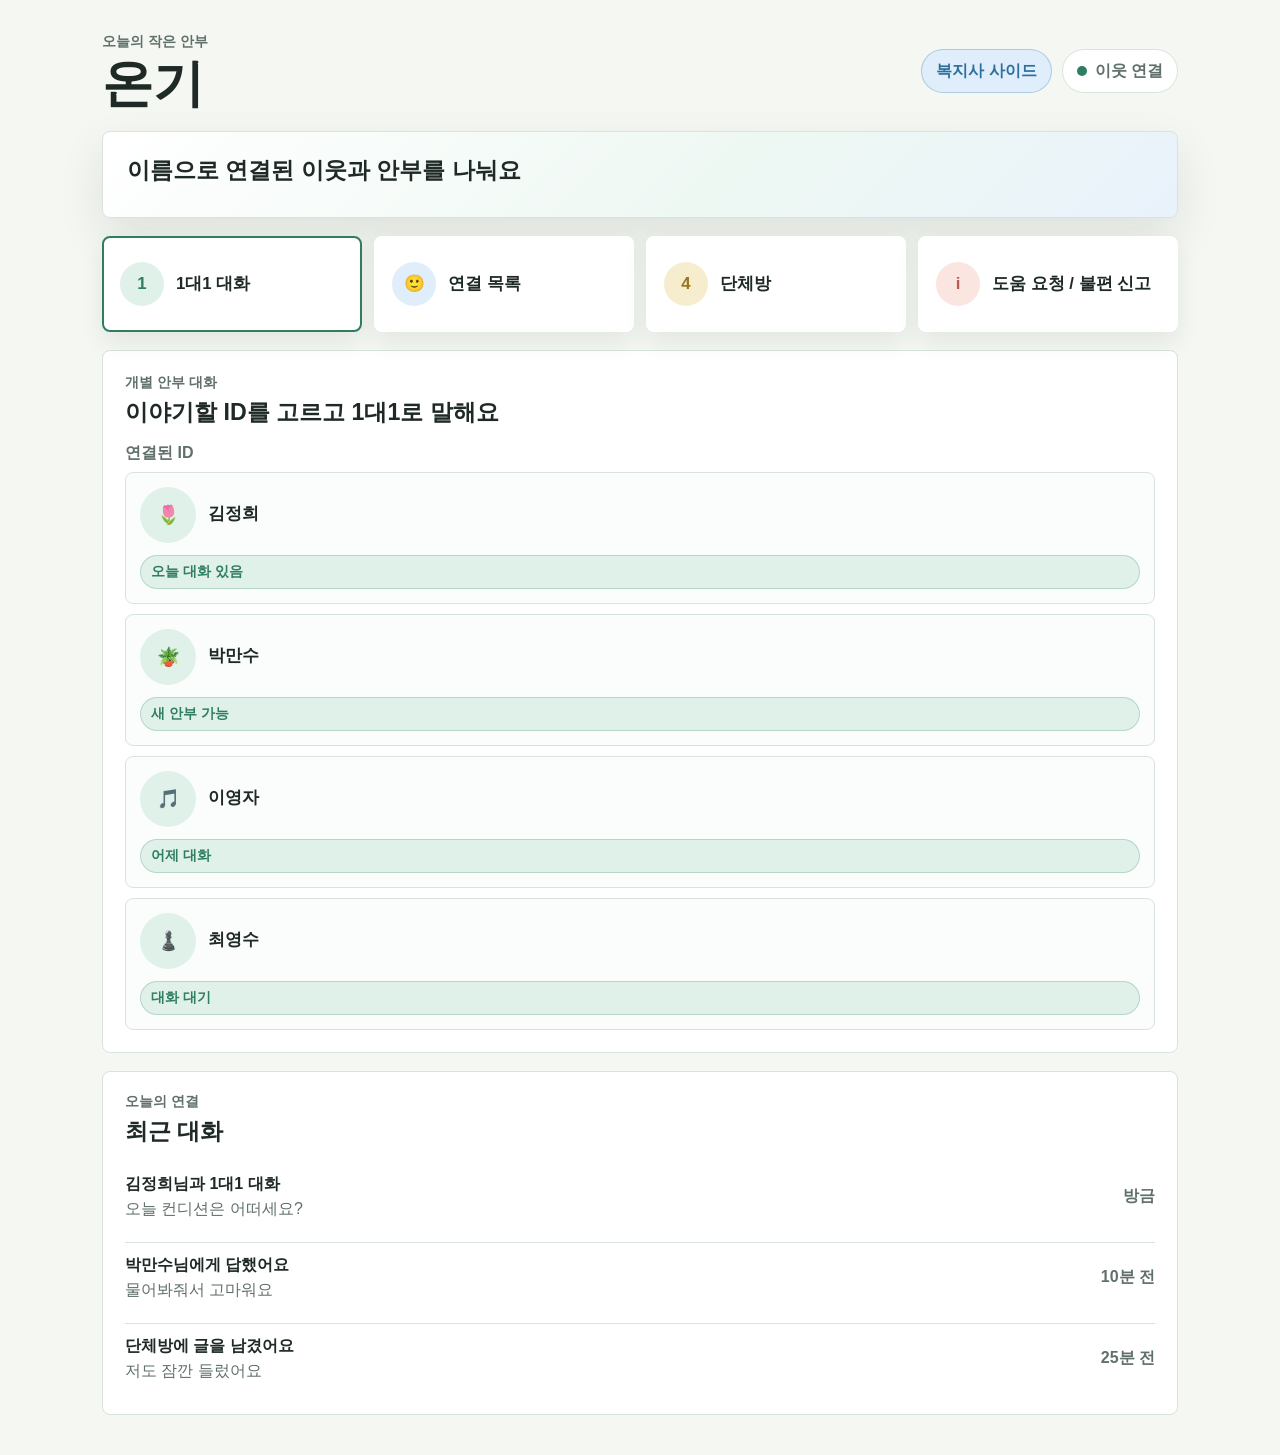
==== commit 571fbbb9: "Use names and emoji profiles on elder side" ====
--- a/team-work/member-6/src/peer-checkin-platform/index.html
+++ b/team-work/member-6/src/peer-checkin-platform/index.html
@@ -17,7 +17,7 @@
           <a class="side-link" href="./worker-side/index.html">복지사 사이드</a>
           <div class="status-pill" aria-label="현재 연결 상태">
             <span class="status-dot"></span>
-            ID 4명 연결
+            이웃 연결
           </div>
         </div>
       </header>
@@ -25,7 +25,7 @@
       <main>
         <section class="home-band" aria-labelledby="today-title">
           <div>
-            <h2 id="today-title">아이디로 연결된 이웃과 안부를 나눠요</h2>
+            <h2 id="today-title">이름으로 연결된 이웃과 안부를 나눠요</h2>
           </div>
         </section>
 
@@ -35,7 +35,7 @@
             <span>1대1 대화</span>
           </button>
           <button class="action-button action-network" type="button" data-view="network">
-            <span class="action-icon" aria-hidden="true">ID</span>
+            <span class="action-icon" aria-hidden="true">🙂</span>
             <span>연결 목록</span>
           </button>
           <button class="action-button action-group" type="button" data-view="group">
@@ -66,7 +66,7 @@
                   <div class="private-chat-header">
                     <div>
                       <p class="eyebrow">선택한 상대</p>
-                      <h3 id="private-chat-title">다정-102</h3>
+                      <h3 id="private-chat-title">김정희</h3>
                       <p id="private-chat-meta">1대1 안부 대화</p>
                     </div>
                     <span class="id-badge" id="private-chat-status">오늘 대화 있음</span>
@@ -111,7 +111,7 @@
           <div class="panel view-panel" id="view-network">
             <div class="panel-heading">
               <p class="eyebrow">우리 연결 목록</p>
-              <h2>아이디와 관심사만 간단히 보여요</h2>
+              <h2>이름과 관심사만 간단히 보여요</h2>
             </div>
             <div class="network-list" id="network-list"></div>
             <div class="safety-line">이름, 정확한 주소, 전화번호, 자세한 건강 정보는 공개하지 않아요.</div>
@@ -120,15 +120,15 @@
           <div class="panel view-panel" id="view-group">
             <div class="panel-heading">
               <p class="eyebrow">단체 대화방</p>
-              <h2>모임 전체에는 아이디만 보이는 대화방</h2>
+              <h2>모임 전체에는 이름만 보이는 대화방</h2>
             </div>
             <div class="group-chat" aria-labelledby="group-chat-title">
               <div class="panel-heading chat-heading">
                 <div>
-                  <p class="eyebrow">4명 모임</p>
+                  <p class="eyebrow">이웃 모임</p>
                   <h3 id="group-chat-title">우리 모임 단체방</h3>
                 </div>
-                <span class="id-badge">ID만 표시</span>
+                <span class="id-badge">이름만 표시</span>
               </div>
               <div class="chat-window" id="group-chat-window" role="log" aria-live="polite"></div>
               <div class="ai-reply-panel" aria-labelledby="group-reply-title">
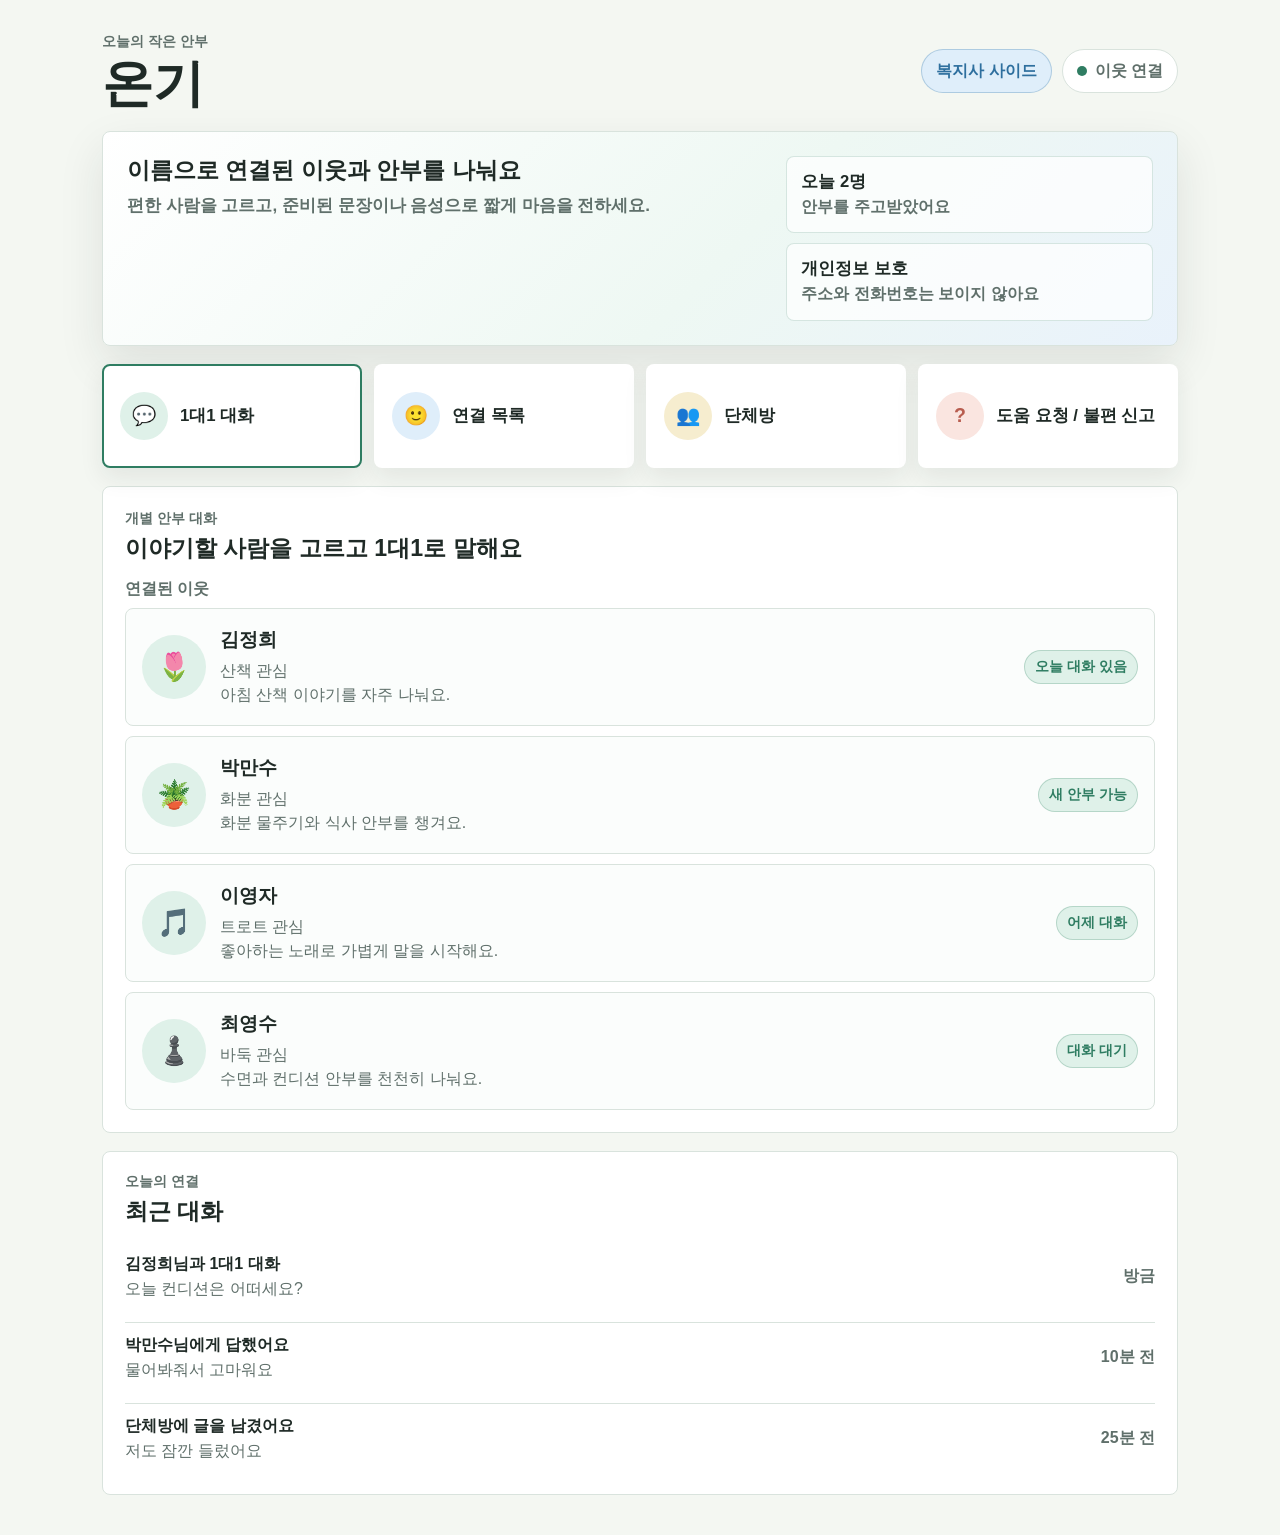
==== commit 541bc072: "Polish elder side UX and UI" ====
--- a/team-work/member-6/src/peer-checkin-platform/index.html
+++ b/team-work/member-6/src/peer-checkin-platform/index.html
@@ -26,12 +26,23 @@
         <section class="home-band" aria-labelledby="today-title">
           <div>
             <h2 id="today-title">이름으로 연결된 이웃과 안부를 나눠요</h2>
+            <p>편한 사람을 고르고, 준비된 문장이나 음성으로 짧게 마음을 전하세요.</p>
+          </div>
+          <div class="home-status-list" aria-label="오늘의 안부 상태">
+            <div>
+              <strong>오늘 2명</strong>
+              <span>안부를 주고받았어요</span>
+            </div>
+            <div>
+              <strong>개인정보 보호</strong>
+              <span>주소와 전화번호는 보이지 않아요</span>
+            </div>
           </div>
         </section>
 
         <nav class="action-grid" aria-label="첫 화면 주요 행동">
           <button class="action-button action-direct is-active" type="button" data-view="direct">
-            <span class="action-icon" aria-hidden="true">1</span>
+            <span class="action-icon" aria-hidden="true">💬</span>
             <span>1대1 대화</span>
           </button>
           <button class="action-button action-network" type="button" data-view="network">
@@ -39,11 +50,11 @@
             <span>연결 목록</span>
           </button>
           <button class="action-button action-group" type="button" data-view="group">
-            <span class="action-icon" aria-hidden="true">4</span>
+            <span class="action-icon" aria-hidden="true">👥</span>
             <span>단체방</span>
           </button>
           <button class="action-button action-help" type="button" data-view="help">
-            <span class="action-icon" aria-hidden="true">i</span>
+            <span class="action-icon" aria-hidden="true">?</span>
             <span>도움 요청 / 불편 신고</span>
           </button>
         </nav>
@@ -52,11 +63,11 @@
           <div class="panel view-panel is-visible" id="view-direct">
             <div class="panel-heading">
               <p class="eyebrow">개별 안부 대화</p>
-              <h2>이야기할 ID를 고르고 1대1로 말해요</h2>
+              <h2>이야기할 사람을 고르고 1대1로 말해요</h2>
             </div>
             <div class="private-flow">
               <div class="direct-list-screen" id="direct-list-screen">
-                <div class="section-label">연결된 ID</div>
+                <div class="section-label">연결된 이웃</div>
                 <div class="contact-list" id="contact-list"></div>
               </div>
 
@@ -64,6 +75,7 @@
                 <button class="back-button" id="private-chat-back" type="button">목록으로</button>
                 <div class="private-chat" aria-labelledby="private-chat-title">
                   <div class="private-chat-header">
+                    <span class="avatar avatar-large" id="private-chat-avatar" aria-hidden="true">🌷</span>
                     <div>
                       <p class="eyebrow">선택한 상대</p>
                       <h3 id="private-chat-title">김정희</h3>
--- a/team-work/member-6/src/peer-checkin-platform/styles.css
+++ b/team-work/member-6/src/peer-checkin-platform/styles.css
@@ -163,7 +163,7 @@
 
 .home-band {
   display: grid;
-  grid-template-columns: 1fr;
+  grid-template-columns: minmax(0, 1.4fr) minmax(260px, 0.8fr);
   align-items: stretch;
   gap: 18px;
   padding: 24px;
@@ -173,6 +173,38 @@
   box-shadow: var(--shadow);
 }
 
+.home-band p {
+  margin-bottom: 0;
+  color: var(--muted);
+  font-size: 1.06rem;
+  line-height: 1.55;
+  font-weight: 700;
+}
+
+.home-status-list {
+  display: grid;
+  gap: 10px;
+}
+
+.home-status-list div {
+  display: grid;
+  gap: 3px;
+  padding: 14px;
+  border: 1px solid rgba(47, 125, 98, 0.18);
+  border-radius: 8px;
+  background: rgba(255, 255, 255, 0.72);
+}
+
+.home-status-list strong {
+  font-size: 1.04rem;
+}
+
+.home-status-list span {
+  color: var(--muted);
+  font-weight: 800;
+  line-height: 1.4;
+}
+
 .action-grid {
   display: grid;
   grid-template-columns: repeat(4, minmax(0, 1fr));
@@ -182,9 +214,9 @@
 
 .action-button {
   display: grid;
-  grid-template-columns: 44px minmax(0, 1fr);
+  grid-template-columns: 48px minmax(0, 1fr);
   align-items: center;
-  min-height: 96px;
+  min-height: 104px;
   gap: 12px;
   padding: 16px;
   border: 2px solid transparent;
@@ -199,6 +231,7 @@
 }
 
 .action-button:focus-visible,
+.side-link:focus-visible,
 .choice-button:focus-visible,
 .contact-card:focus-visible,
 .network-action:focus-visible,
@@ -218,9 +251,10 @@
 .action-icon {
   display: inline-grid;
   place-items: center;
-  width: 44px;
-  height: 44px;
+  width: 48px;
+  height: 48px;
   border-radius: 50%;
+  font-size: 1.22rem;
   font-weight: 900;
 }
 
@@ -343,12 +377,12 @@
 
 .contact-card {
   display: grid;
-  grid-template-columns: 56px minmax(0, 1fr);
-  gap: 12px;
+  grid-template-columns: 64px minmax(0, 1fr) auto;
+  gap: 14px;
   align-items: center;
-  min-height: 112px;
+  min-height: 118px;
   width: 100%;
-  padding: 14px;
+  padding: 16px;
   border: 1px solid var(--line);
   border-radius: 8px;
   background: #fbfdfc;
@@ -360,16 +394,17 @@
 .contact-card.is-active {
   border-color: var(--green);
   background: #f0faf5;
+  box-shadow: 0 12px 26px rgba(47, 125, 98, 0.12);
 }
 
 .contact-card .id-badge {
-  grid-column: 1 / -1;
+  justify-self: end;
 }
 
 .contact-id {
   display: block;
-  margin-bottom: 4px;
-  font-size: 1.08rem;
+  margin-bottom: 6px;
+  font-size: 1.18rem;
   font-weight: 900;
 }
 
@@ -388,10 +423,10 @@
 }
 
 .private-chat-header {
-  display: flex;
+  display: grid;
+  grid-template-columns: 64px minmax(0, 1fr) auto;
   align-items: flex-start;
-  justify-content: space-between;
-  gap: 12px;
+  gap: 14px;
   margin-bottom: 12px;
 }
 
@@ -531,13 +566,19 @@
 .avatar {
   display: grid;
   place-items: center;
-  width: 56px;
-  height: 56px;
+  width: 64px;
+  height: 64px;
   border-radius: 50%;
   background: var(--mint);
   color: var(--green);
-  font-size: 1.15rem;
+  font-size: 1.72rem;
   font-weight: 900;
+}
+
+.avatar-large {
+  width: 64px;
+  height: 64px;
+  font-size: 1.85rem;
 }
 
 .member-card:nth-child(2) .avatar {
@@ -971,9 +1012,29 @@
     padding: 12px;
   }
 
+  .contact-card .id-badge {
+    grid-column: 1 / -1;
+    justify-self: start;
+  }
+
+  .avatar {
+    width: 44px;
+    height: 44px;
+    font-size: 1.25rem;
+  }
+
   .private-chat,
   .group-chat {
     padding: 12px;
+  }
+
+  .private-chat-header {
+    grid-template-columns: 44px minmax(0, 1fr);
+  }
+
+  .private-chat-header .id-badge {
+    grid-column: 1 / -1;
+    justify-self: start;
   }
 
   .private-chat-header h3 {
@@ -1030,7 +1091,6 @@
   }
 
   .mic-settings-header,
-  .private-chat-header,
   .ai-reply-header {
     align-items: stretch;
     flex-direction: column;
